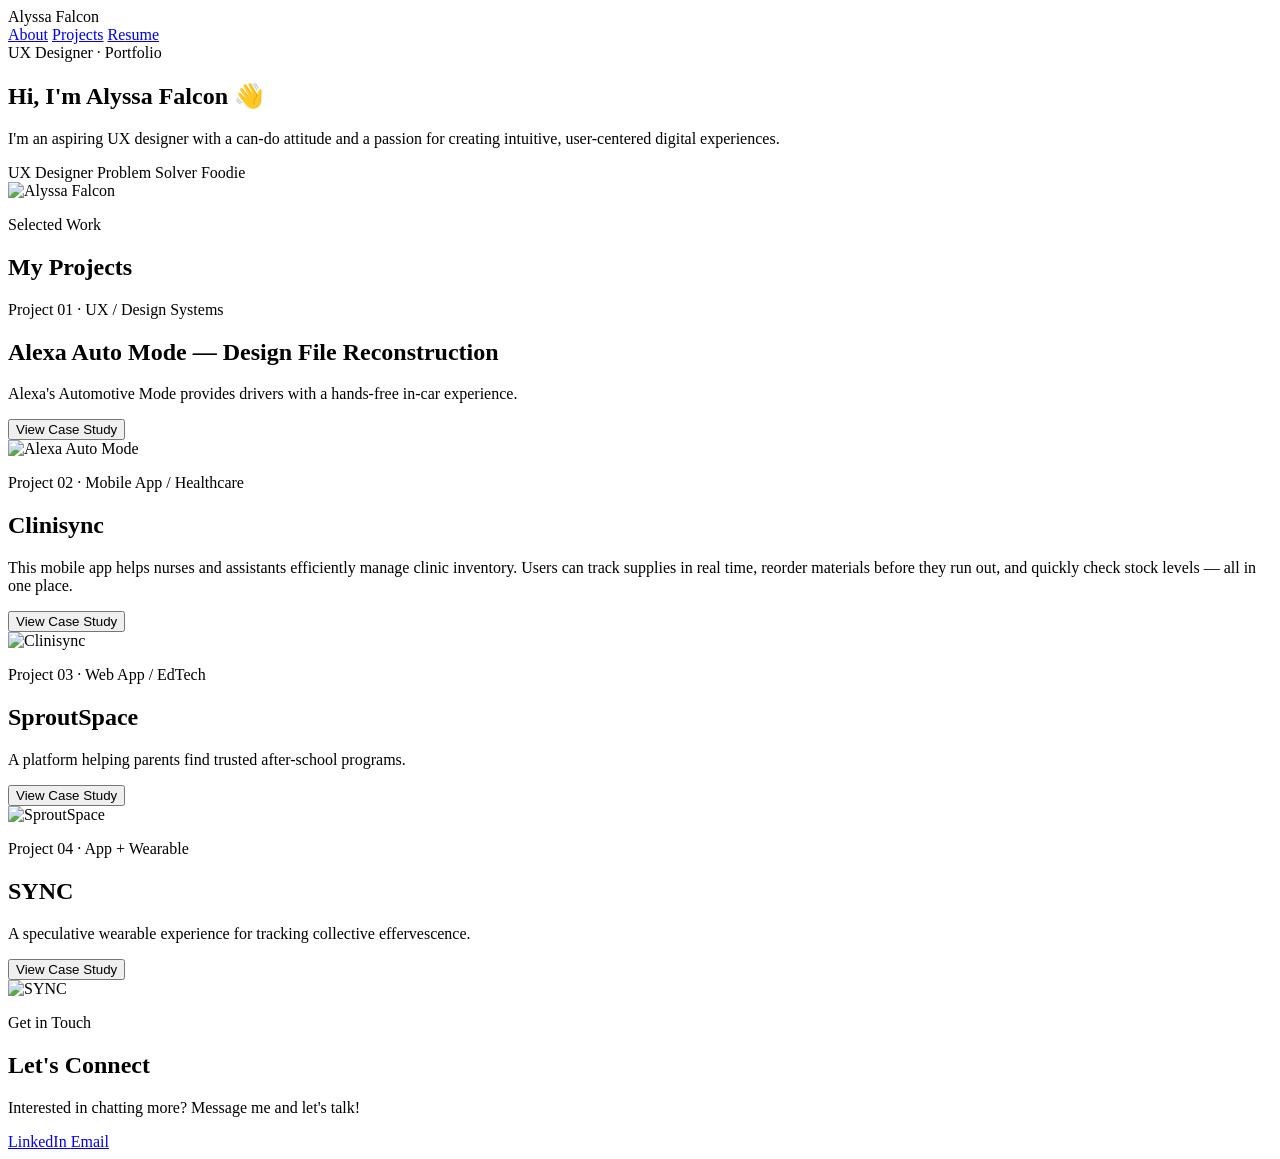
==== index.html @ 6e13b936 "Fix" ====
<!DOCTYPE html>
<html lang="en">

<head>
  <meta charset="UTF-8" />
  <meta name="viewport" content="width=device-width, initial-scale=1.0"/>

  <title>Alyssa Falcon — UX Designer</title>

  <!-- Google Fonts -->
  <link
    href="https://fonts.googleapis.com/css2?family=Fraunces:ital,opsz,wght@0,9..144,300;0,9..144,700;0,9..144,900;1,9..144,700&family=Plus+Jakarta+Sans:wght@400;500;600&display=swap"
    rel="stylesheet"
  />

  <!-- Main CSS -->
  <link rel="stylesheet" href="styles.css" />
</head>

<body>

  <!-- CUSTOM CURSOR -->
  <div id="cursor"></div>

  <!-- NAVIGATION -->
  <nav>
    <span class="nav-logo">
      Alyssa <span>Falcon</span>
    </span>

    <div class="nav-links">
      <a href="AboutMe.html">About</a>
      <a href="#projects">Projects</a>
      <a href="Alyssa_Falcon_UX_Resume_copy.pdf" target="_blank">Resume</a>
    </div>
  </nav>

  <!-- HERO -->
  <section class="hero" id="about">

    <div class="hero-text">
      <span class="hero-eyebrow">UX Designer · Portfolio</span>

      <h1>
        Hi, I'm <span class="name">Alyssa Falcon</span> 👋
      </h1>

      <p class="hero-desc">
        I'm an aspiring UX designer with a can-do attitude and a passion for
        creating intuitive, user-centered digital experiences.
      </p>

      <div class="tags">
        <span class="tag">UX Designer</span>
        <span class="tag">Problem Solver</span>
        <span class="tag">Foodie</span>
      </div>
    </div>

    <div class="hero-photo">
      <img src="images/Headshot.jpg" alt="Alyssa Falcon" />
    </div>

  </section>

  <div class="section-divider"></div>

  <!-- PROJECTS -->
  <section class="projects-section" id="projects">

    <p class="section-eyebrow">Selected Work</p>
    <h2 class="section-title">My Projects</h2>

    <!-- ALEXA -->
    <div class="project-card" data-animate>

      <div class="project-info">
        <p class="project-num">
          Project 01 · UX / Design Systems
        </p>

        <h2>Alexa Auto Mode — Design File Reconstruction</h2>

        <p>
          Alexa's Automotive Mode provides drivers with a hands-free in-car experience.
        </p>

        <a href="alexa.html" class="btn-link">
          <button class="btn">View Case Study</button>
        </a>
      </div>

      <div class="project-image">
        <img
          src="images/AutoMode_Mock.png"
          alt="Alexa Auto Mode"
        />
      </div>

    </div>

    <!-- CLINISYNC -->
    <div class="project-card" data-animate>

      <div class="project-info">
        <p class="project-num">
          Project 02 · Mobile App / Healthcare
        </p>

        <h2>Clinisync</h2>

        <p>
          This mobile app helps nurses and assistants efficiently manage clinic inventory.
          Users can track supplies in real time, reorder materials before they run out,
          and quickly check stock levels — all in one place.
        </p>

        <a href="clinisync.html" class="btn-link">
          <button class="btn">View Case Study</button>
        </a>
      </div>

      <div class="project-image">
        <img
          src="images/Clinicsync_Mock.png"
          alt="Clinisync"
        />
      </div>

    </div>

    <!-- SPROUTSPACE -->
    <div class="project-card" data-animate>

      <div class="project-info">
        <p class="project-num">
          Project 03 · Web App / EdTech
        </p>

        <h2>SproutSpace</h2>

        <p>
          A platform helping parents find trusted after-school programs.
        </p>

        <a href="sproutspace.html" class="btn-link">
          <button class="btn">View Case Study</button>
        </a>
      </div>

      <div class="project-image">
        <img
          src="images/SproutSpace_Mock.png"
          alt="SproutSpace"
        />
      </div>

    </div>

    <!-- SYNC -->
    <div class="project-card" data-animate>

      <div class="project-info">
        <p class="project-num">
          Project 04 · App + Wearable
        </p>

        <h2>SYNC</h2>

        <p>
          A speculative wearable experience for tracking collective effervescence.
        </p>

        <a href="sync.html" class="btn-link">
          <button class="btn">View Case Study</button>
        </a>
      </div>

      <div class="project-image">
        <img
          src="images/SYNC_Mock.png"
          alt="SYNC"
        />
      </div>

    </div>

  </section>

  <!-- CONNECT -->
  <section class="connect-section">

    <p class="connect-eyebrow">Get in Touch</p>

    <h2>Let's Connect</h2>

    <p>
      Interested in chatting more? Message me and let's talk!
    </p>

    <div class="connect-links">
      <a
        href="https://www.linkedin.com/in/alyssa-falcon-1112b1224/"
        target="_blank"
        class="primary"
      >
        LinkedIn
      </a>

      <a
        href="mailto:adfalcon62@gmail.com"
        class="secondary"
      >
        Email
      </a>
    </div>

  </section>

  <!-- JAVASCRIPT -->
  <script src="script.js"></script>

</body>
</html>
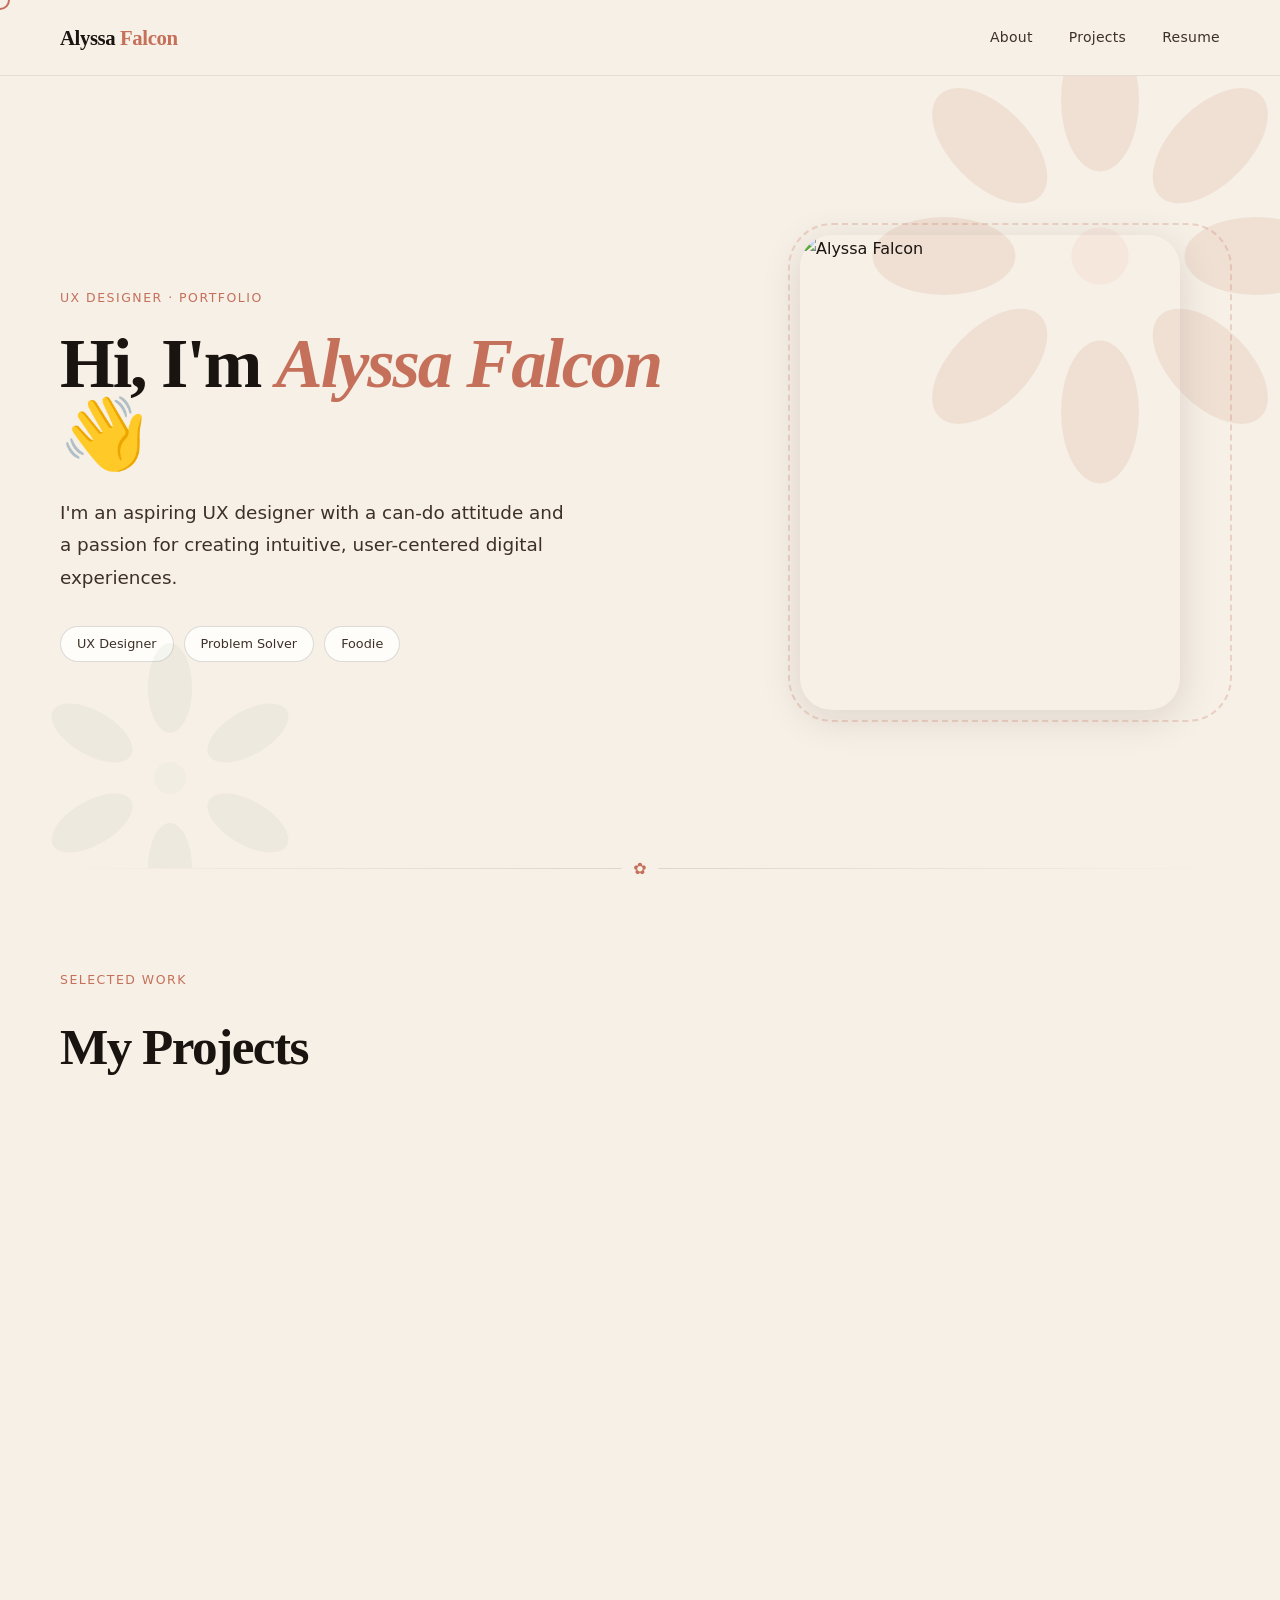
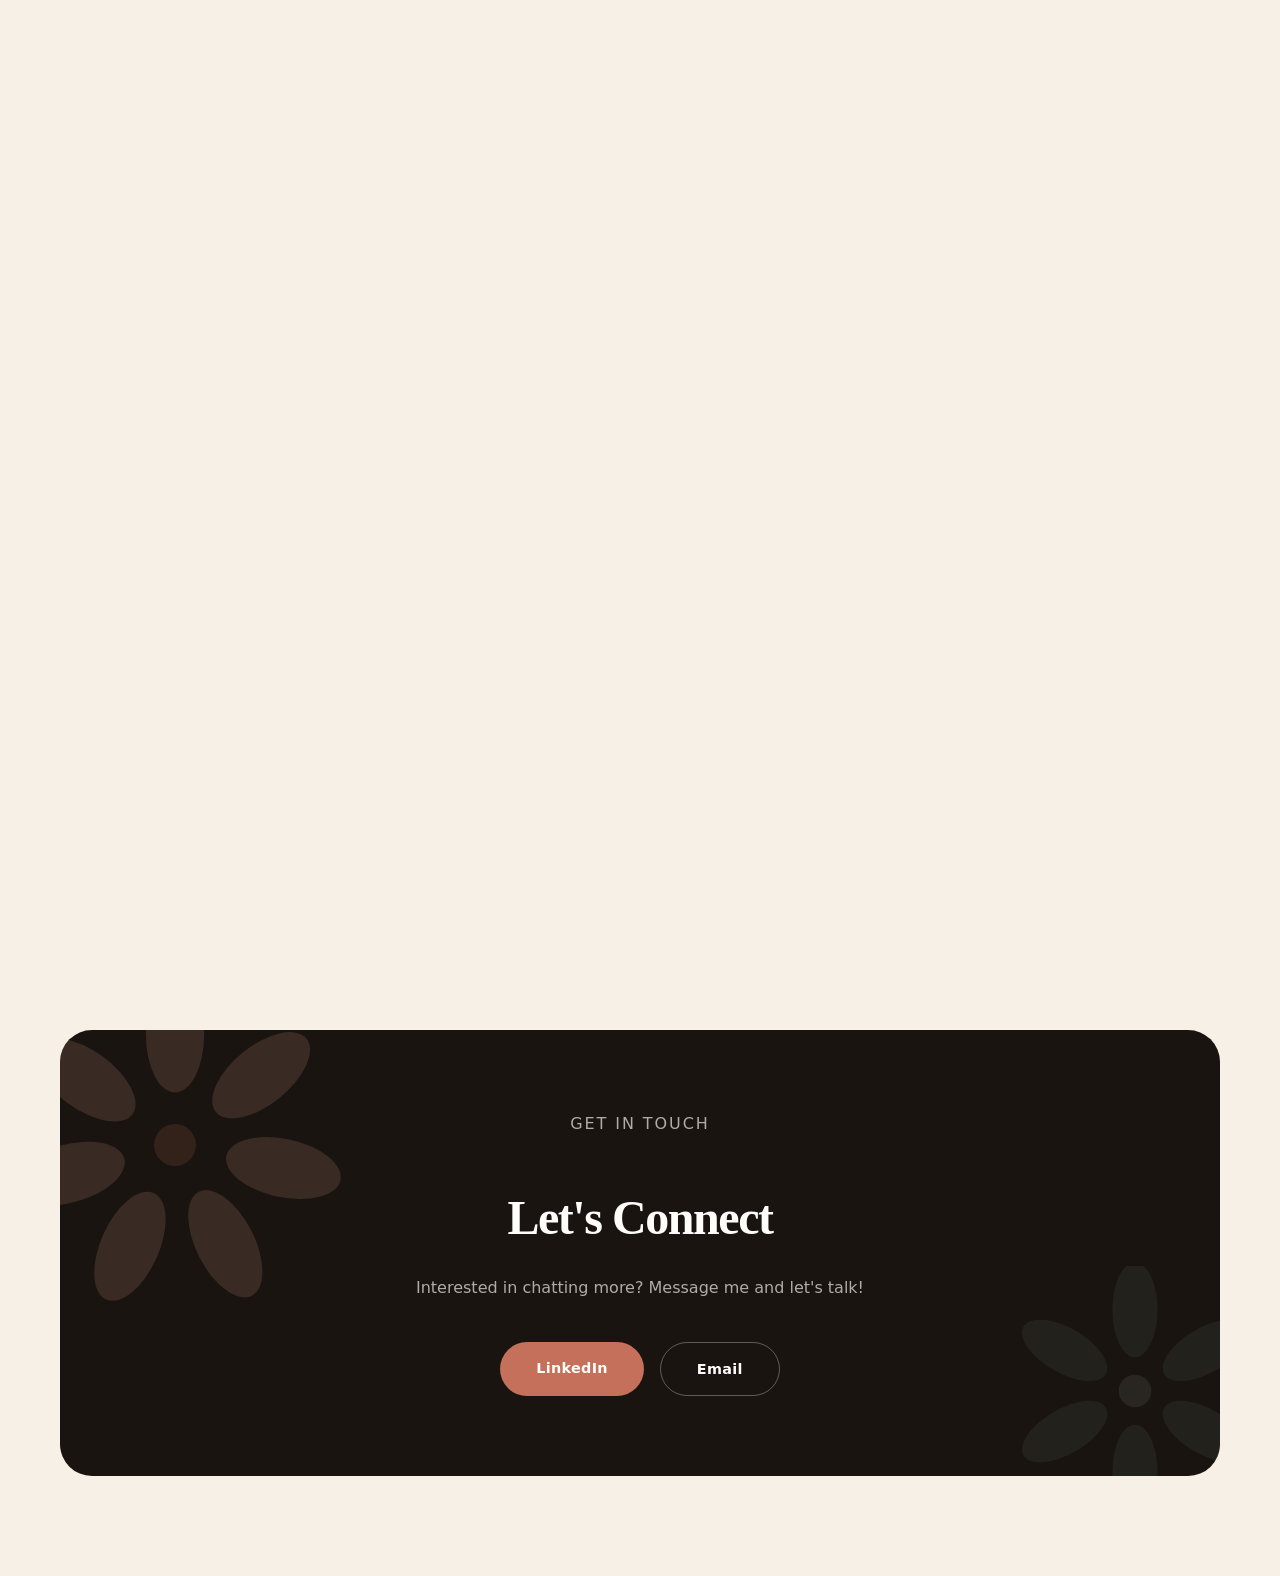
==== commit e7b984bd: "Fix 2" ====
--- a/index.html
+++ b/index.html
@@ -14,7 +14,7 @@
   />
 
   <!-- Main CSS -->
-  <link rel="stylesheet" href="styles.css" />
+  <link rel="stylesheet" href="Styles.css" />
 </head>
 
 <body>
--- a/Styles.css
+++ b/Styles.css
@@ -0,0 +1,913 @@
+/* ============================================================
+   ALYSSA FALCON — Portfolio CSS
+   Aesthetic: Editorial Botanical — warm cream, ink black,
+   dusty rose accents, hand-drawn floral SVG details,
+   Fraunces serif display + DM Sans body
+   ============================================================ */
+
+/* ── GOOGLE FONTS ─────────────────────────────────────────── */
+@import url('https://fonts.googleapis.com/css2?family=Fraunces:ital,opsz,wght@0,9..144,300;0,9..144,600;0,9..144,900;1,9..144,400;1,9..144,700&family=DM+Sans:ital,opsz,wght@0,9..40,300;0,9..40,400;0,9..40,500;1,9..40,300&display=swap');
+
+/* ── TOKENS ───────────────────────────────────────────────── */
+:root {
+  --cream:      #f7f0e6;
+  --cream-dark: #ede4d6;
+  --ink:        #1a1410;
+  --ink-soft:   #3d3028;
+  --rose:       #c4705a;
+  --rose-light: #e8a898;
+  --sage:       #7a9e7e;
+  --sage-light: #b4cdb6;
+  --white:      #fffdf9;
+  --pink:       #e8a898;
+
+  --ff-display: 'Fraunces', Georgia, serif;
+  --ff-body:    'DM Sans', system-ui, sans-serif;
+
+  --radius-sm:  8px;
+  --radius-md:  16px;
+  --radius-lg:  32px;
+  --radius-xl:  48px;
+
+  --shadow-soft: 0 4px 24px rgba(26,20,16,0.08);
+  --shadow-card: 0 8px 40px rgba(26,20,16,0.12);
+}
+
+/* ── RESET ────────────────────────────────────────────────── */
+*, *::before, *::after { box-sizing: border-box; margin: 0; padding: 0; }
+
+html { scroll-behavior: smooth; }
+
+body {
+  background-color: var(--cream);
+  color: var(--ink);
+  font-family: var(--ff-body);
+  font-size: 16px;
+  line-height: 1.7;
+  overflow-x: hidden;
+}
+
+img { display: block; max-width: 100%; height: auto; }
+a { color: inherit; text-decoration: none; }
+ul { list-style: none; }
+
+/* ── CUSTOM CURSOR ────────────────────────────────────────── */
+#cursor {
+  width: 20px; height: 20px;
+  border: 2px solid var(--rose);
+  border-radius: 50%;
+  position: fixed;
+  pointer-events: none;
+  z-index: 9999;
+  transform: translate(-50%, -50%);
+  transition: transform 0.1s ease, width 0.2s ease, height 0.2s ease, background 0.2s ease;
+}
+
+/* ── FLORAL SVG HELPERS ───────────────────────────────────── */
+/* Inline SVG flowers injected via ::before/::after pseudo-elements */
+
+/* ── NAVIGATION (Homepage) ────────────────────────────────── */
+nav {
+  position: sticky;
+  top: 0;
+  z-index: 100;
+  display: flex;
+  align-items: center;
+  justify-content: space-between;
+  padding: 20px 60px;
+  background: var(--cream);
+  border-bottom: 1px solid rgba(26,20,16,0.08);
+  backdrop-filter: blur(12px);
+}
+
+.nav-logo {
+  font-family: var(--ff-display);
+  font-size: 1.3rem;
+  font-weight: 900;
+  letter-spacing: -0.02em;
+  color: var(--ink);
+}
+.nav-logo span { color: var(--rose); }
+
+.nav-links {
+  display: flex;
+  gap: 36px;
+  align-items: center;
+}
+.nav-links a {
+  font-size: 0.875rem;
+  font-weight: 500;
+  color: var(--ink-soft);
+  letter-spacing: 0.02em;
+  transition: color 0.2s;
+  position: relative;
+}
+.nav-links a::after {
+  content: '';
+  position: absolute;
+  bottom: -3px; left: 0;
+  width: 0; height: 1.5px;
+  background: var(--rose);
+  transition: width 0.3s ease;
+}
+.nav-links a:hover { color: var(--rose); }
+.nav-links a:hover::after { width: 100%; }
+
+/* ── CASE STUDY NAV ───────────────────────────────────────── */
+.case-nav {
+  position: sticky;
+  top: 0;
+  z-index: 100;
+  display: flex;
+  align-items: center;
+  justify-content: space-between;
+  padding: 18px 60px;
+  background: var(--cream);
+  border-bottom: 1px solid rgba(26,20,16,0.08);
+}
+
+.back-btn {
+  display: inline-flex;
+  align-items: center;
+  gap: 8px;
+  font-size: 0.85rem;
+  font-weight: 500;
+  color: var(--ink-soft);
+  padding: 8px 18px;
+  border: 1.5px solid rgba(26,20,16,0.2);
+  border-radius: var(--radius-xl);
+  transition: all 0.25s ease;
+}
+.back-btn::before { content: '←'; }
+.back-btn:hover {
+  background: var(--ink);
+  color: var(--cream);
+  border-color: var(--ink);
+}
+
+.case-nav-links {
+  display: flex;
+  gap: 28px;
+}
+.case-nav-links a {
+  font-size: 0.85rem;
+  font-weight: 500;
+  color: var(--ink-soft);
+  transition: color 0.2s;
+}
+.case-nav-links a:hover { color: var(--rose); }
+
+/* ── HERO ─────────────────────────────────────────────────── */
+.hero {
+  min-height: 88vh;
+  display: grid;
+  grid-template-columns: 1fr 420px;
+  align-items: center;
+  gap: 60px;
+  padding: 80px 60px 80px;
+  position: relative;
+  overflow: hidden;
+}
+
+/* Floral background decoration */
+.hero::before {
+  content: '';
+  position: absolute;
+  top: -80px; right: -80px;
+  width: 520px; height: 520px;
+  background-image: url("data:image/svg+xml,%3Csvg xmlns='http://www.w3.org/2000/svg' viewBox='0 0 400 400'%3E%3Cg opacity='0.12' fill='%23c4705a'%3E%3Cellipse cx='200' cy='80' rx='30' ry='55' transform='rotate(0 200 200)'/%3E%3Cellipse cx='200' cy='80' rx='30' ry='55' transform='rotate(45 200 200)'/%3E%3Cellipse cx='200' cy='80' rx='30' ry='55' transform='rotate(90 200 200)'/%3E%3Cellipse cx='200' cy='80' rx='30' ry='55' transform='rotate(135 200 200)'/%3E%3Cellipse cx='200' cy='80' rx='30' ry='55' transform='rotate(180 200 200)'/%3E%3Cellipse cx='200' cy='80' rx='30' ry='55' transform='rotate(225 200 200)'/%3E%3Cellipse cx='200' cy='80' rx='30' ry='55' transform='rotate(270 200 200)'/%3E%3Cellipse cx='200' cy='80' rx='30' ry='55' transform='rotate(315 200 200)'/%3E%3Ccircle cx='200' cy='200' r='22' fill='%23e8a898'/%3E%3C/g%3E%3C/svg%3E");
+  background-repeat: no-repeat;
+  background-size: contain;
+  pointer-events: none;
+}
+
+.hero::after {
+  content: '';
+  position: absolute;
+  bottom: -60px; left: 20px;
+  width: 300px; height: 300px;
+  background-image: url("data:image/svg+xml,%3Csvg xmlns='http://www.w3.org/2000/svg' viewBox='0 0 300 300'%3E%3Cg opacity='0.08' fill='%237a9e7e'%3E%3Cellipse cx='150' cy='60' rx='22' ry='45' transform='rotate(0 150 150)'/%3E%3Cellipse cx='150' cy='60' rx='22' ry='45' transform='rotate(60 150 150)'/%3E%3Cellipse cx='150' cy='60' rx='22' ry='45' transform='rotate(120 150 150)'/%3E%3Cellipse cx='150' cy='60' rx='22' ry='45' transform='rotate(180 150 150)'/%3E%3Cellipse cx='150' cy='60' rx='22' ry='45' transform='rotate(240 150 150)'/%3E%3Cellipse cx='150' cy='60' rx='22' ry='45' transform='rotate(300 150 150)'/%3E%3Ccircle cx='150' cy='150' r='16' fill='%23b4cdb6'/%3E%3C/g%3E%3C/svg%3E");
+  background-repeat: no-repeat;
+  background-size: contain;
+  pointer-events: none;
+}
+
+.hero-eyebrow {
+  display: inline-block;
+  font-size: 0.78rem;
+  font-weight: 500;
+  letter-spacing: 0.12em;
+  text-transform: uppercase;
+  color: var(--rose);
+  margin-bottom: 20px;
+}
+
+.hero-text h1 {
+  font-family: var(--ff-display);
+  font-size: clamp(3rem, 5.5vw, 5.5rem);
+  font-weight: 900;
+  line-height: 1.0;
+  letter-spacing: -0.03em;
+  color: var(--ink);
+  margin-bottom: 28px;
+}
+
+.name { color: var(--rose); font-style: italic; }
+
+.hero-desc {
+  font-size: 1.15rem;
+  color: var(--ink-soft);
+  max-width: 520px;
+  line-height: 1.75;
+  margin-bottom: 32px;
+}
+
+.tags {
+  display: flex;
+  flex-wrap: wrap;
+  gap: 10px;
+}
+.tag {
+  font-size: 0.8rem;
+  font-weight: 500;
+  padding: 6px 16px;
+  border-radius: var(--radius-xl);
+  border: 1.5px solid rgba(26,20,16,0.15);
+  color: var(--ink-soft);
+  background: var(--white);
+}
+
+.hero-photo {
+  position: relative;
+}
+.hero-photo img {
+  width: 100%;
+  max-width: 380px;
+  aspect-ratio: 4/5;
+  object-fit: cover;
+  border-radius: var(--radius-lg);
+  box-shadow: var(--shadow-card);
+}
+.hero-photo::before {
+  content: '';
+  position: absolute;
+  inset: -12px;
+  border: 2px dashed rgba(196,112,90,0.25);
+  border-radius: calc(var(--radius-lg) + 12px);
+  pointer-events: none;
+}
+
+/* ── SECTION DIVIDER ──────────────────────────────────────── */
+.section-divider {
+  height: 1px;
+  margin: 0 60px;
+  background: linear-gradient(to right, transparent, rgba(26,20,16,0.12), transparent);
+  position: relative;
+}
+.section-divider::after {
+  content: '✿';
+  position: absolute;
+  left: 50%;
+  top: 50%;
+  transform: translate(-50%, -50%);
+  font-size: 1rem;
+  color: var(--rose);
+  background: var(--cream);
+  padding: 0 12px;
+}
+
+/* ── PROJECTS SECTION ─────────────────────────────────────── */
+.projects-section {
+  padding: 100px 60px;
+  position: relative;
+}
+
+.section-eyebrow {
+  font-size: 0.78rem;
+  font-weight: 500;
+  letter-spacing: 0.12em;
+  text-transform: uppercase;
+  color: var(--rose);
+  margin-bottom: 12px;
+}
+
+.section-title {
+  font-family: var(--ff-display);
+  font-size: clamp(2.2rem, 4vw, 3.5rem);
+  font-weight: 900;
+  letter-spacing: -0.03em;
+  color: var(--ink);
+  margin-bottom: 72px;
+}
+
+/* Project cards */
+.project-card {
+  display: grid;
+  grid-template-columns: 1fr 1fr;
+  gap: 32px;
+  align-items: center;
+  padding: 32px 36px;
+  margin-bottom: 16px;
+  background: var(--white);
+  border-radius: var(--radius-md);
+  border: 1px solid rgba(26,20,16,0.07);
+  box-shadow: var(--shadow-soft);
+  transition: box-shadow 0.3s ease, transform 0.3s ease;
+  position: relative;
+  overflow: hidden;
+}
+.project-card::before {
+  content: '';
+  position: absolute;
+  top: -40px; right: -40px;
+  width: 200px; height: 200px;
+  background-image: url("data:image/svg+xml,%3Csvg xmlns='http://www.w3.org/2000/svg' viewBox='0 0 200 200'%3E%3Cg opacity='0.06' fill='%23c4705a'%3E%3Cellipse cx='100' cy='40' rx='18' ry='35' transform='rotate(0 100 100)'/%3E%3Cellipse cx='100' cy='40' rx='18' ry='35' transform='rotate(72 100 100)'/%3E%3Cellipse cx='100' cy='40' rx='18' ry='35' transform='rotate(144 100 100)'/%3E%3Cellipse cx='100' cy='40' rx='18' ry='35' transform='rotate(216 100 100)'/%3E%3Cellipse cx='100' cy='40' rx='18' ry='35' transform='rotate(288 100 100)'/%3E%3Ccircle cx='100' cy='100' r='12' fill='%23e8a898'/%3E%3C/g%3E%3C/svg%3E");
+  background-repeat: no-repeat;
+  background-size: contain;
+  pointer-events: none;
+}
+
+.project-card:nth-child(even) { direction: rtl; }
+.project-card:nth-child(even) > * { direction: ltr; }
+
+.project-card:hover {
+  box-shadow: var(--shadow-card);
+  transform: translateY(-4px);
+}
+
+.project-num {
+  font-size: 0.75rem;
+  font-weight: 500;
+  letter-spacing: 0.1em;
+  text-transform: uppercase;
+  color: var(--rose);
+  margin-bottom: 14px;
+}
+
+.project-info h2 {
+  font-family: var(--ff-display);
+  font-size: clamp(1.3rem, 2vw, 1.7rem);
+  font-weight: 900;
+  letter-spacing: -0.02em;
+  line-height: 1.15;
+  color: var(--ink);
+  margin-bottom: 12px;
+}
+
+.project-info p {
+  font-size: 0.9rem;
+  color: var(--ink-soft);
+  line-height: 1.7;
+  margin-bottom: 20px;
+  max-width: 400px;
+}
+
+.project-image {
+  overflow: hidden;
+  border-radius: var(--radius-sm);
+  height: 260px;
+  display: flex;
+  align-items: center;
+  justify-content: center;
+}
+
+.project-image img {
+  width: 100%;
+  height: 100%;
+  object-fit: contain;
+  border-radius: var(--radius-sm);
+  transition: transform 0.4s ease;
+}
+.project-card:hover .project-image img {
+  transform: scale(1.04);
+}
+
+/* ── CONNECT SECTION ──────────────────────────────────────── */
+.connect-section {
+  margin: 0 60px 100px;
+  padding: 80px;
+  background: var(--ink);
+  border-radius: var(--radius-lg);
+  text-align: center;
+  position: relative;
+  overflow: hidden;
+}
+.connect-section::before {
+  content: '';
+  position: absolute;
+  top: -60px; left: -60px;
+  width: 350px; height: 350px;
+  background-image: url("data:image/svg+xml,%3Csvg xmlns='http://www.w3.org/2000/svg' viewBox='0 0 300 300'%3E%3Cg opacity='0.15' fill='%23e8a898'%3E%3Cellipse cx='150' cy='55' rx='25' ry='50' transform='rotate(0 150 150)'/%3E%3Cellipse cx='150' cy='55' rx='25' ry='50' transform='rotate(51 150 150)'/%3E%3Cellipse cx='150' cy='55' rx='25' ry='50' transform='rotate(102 150 150)'/%3E%3Cellipse cx='150' cy='55' rx='25' ry='50' transform='rotate(153 150 150)'/%3E%3Cellipse cx='150' cy='55' rx='25' ry='50' transform='rotate(204 150 150)'/%3E%3Cellipse cx='150' cy='55' rx='25' ry='50' transform='rotate(255 150 150)'/%3E%3Cellipse cx='150' cy='55' rx='25' ry='50' transform='rotate(306 150 150)'/%3E%3Ccircle cx='150' cy='150' r='18' fill='%23c4705a'/%3E%3C/g%3E%3C/svg%3E");
+  background-repeat: no-repeat;
+  background-size: contain;
+  pointer-events: none;
+}
+.connect-section::after {
+  content: '';
+  position: absolute;
+  bottom: -40px; right: -40px;
+  width: 250px; height: 250px;
+  background-image: url("data:image/svg+xml,%3Csvg xmlns='http://www.w3.org/2000/svg' viewBox='0 0 200 200'%3E%3Cg opacity='0.1' fill='%237a9e7e'%3E%3Cellipse cx='100' cy='35' rx='18' ry='38' transform='rotate(0 100 100)'/%3E%3Cellipse cx='100' cy='35' rx='18' ry='38' transform='rotate(60 100 100)'/%3E%3Cellipse cx='100' cy='35' rx='18' ry='38' transform='rotate(120 100 100)'/%3E%3Cellipse cx='100' cy='35' rx='18' ry='38' transform='rotate(180 100 100)'/%3E%3Cellipse cx='100' cy='35' rx='18' ry='38' transform='rotate(240 100 100)'/%3E%3Cellipse cx='100' cy='35' rx='18' ry='38' transform='rotate(300 100 100)'/%3E%3Ccircle cx='100' cy='100' r='13' fill='%23b4cdb6'/%3E%3C/g%3E%3C/svg%3E");
+  background-repeat: no-repeat;
+  background-size: contain;
+  pointer-events: none;
+}
+
+.connect-eyebrow {
+  font-size: 0.78rem;
+  font-weight: 500;
+  letter-spacing: 0.12em;
+  text-transform: uppercase;
+  color: var(--rose-light);
+  margin-bottom: 16px;
+}
+
+.connect-section h2 {
+  font-family: var(--ff-display);
+  font-size: clamp(2rem, 4vw, 3rem);
+  font-weight: 900;
+  letter-spacing: -0.03em;
+  color: var(--white);
+  margin-bottom: 16px;
+}
+.connect-section p {
+  font-size: 1rem;
+  color: rgba(255,253,249,0.65);
+  margin-bottom: 40px;
+}
+
+.connect-links {
+  display: flex;
+  gap: 16px;
+  justify-content: center;
+  flex-wrap: wrap;
+}
+.connect-links a {
+  padding: 14px 36px;
+  border-radius: var(--radius-xl);
+  font-size: 0.9rem;
+  font-weight: 600;
+  letter-spacing: 0.02em;
+  transition: all 0.25s ease;
+}
+.connect-links .primary {
+  background: var(--rose);
+  color: var(--white);
+}
+.connect-links .primary:hover { background: var(--rose-light); }
+.connect-links .secondary {
+  border: 1.5px solid rgba(255,253,249,0.3);
+  color: var(--white);
+}
+.connect-links .secondary:hover {
+  background: rgba(255,253,249,0.1);
+}
+
+/* ── BUTTONS ──────────────────────────────────────────────── */
+.btn {
+  display: inline-flex;
+  align-items: center;
+  gap: 8px;
+  padding: 13px 28px;
+  background: var(--ink);
+  color: var(--white);
+  border: none;
+  border-radius: var(--radius-xl);
+  font-family: var(--ff-body);
+  font-size: 0.875rem;
+  font-weight: 600;
+  letter-spacing: 0.02em;
+  cursor: pointer;
+  transition: all 0.25s ease;
+}
+.btn:hover {
+  background: var(--rose);
+  transform: translateY(-2px);
+  box-shadow: 0 8px 24px rgba(196,112,90,0.3);
+}
+.btn-link { text-decoration: none; }
+
+/* ── ABOUT PAGE ───────────────────────────────────────────── */
+.about-page {
+  min-height: calc(100vh - 70px);
+  display: flex;
+  align-items: center;
+  padding: 80px 60px;
+  position: relative;
+  overflow: hidden;
+}
+.about-page::before {
+  content: '';
+  position: absolute;
+  top: 0; right: 0;
+  width: 600px; height: 600px;
+  background-image: url("data:image/svg+xml,%3Csvg xmlns='http://www.w3.org/2000/svg' viewBox='0 0 500 500'%3E%3Cg opacity='0.07' fill='%23c4705a'%3E%3Cellipse cx='250' cy='80' rx='35' ry='70' transform='rotate(0 250 250)'/%3E%3Cellipse cx='250' cy='80' rx='35' ry='70' transform='rotate(45 250 250)'/%3E%3Cellipse cx='250' cy='80' rx='35' ry='70' transform='rotate(90 250 250)'/%3E%3Cellipse cx='250' cy='80' rx='35' ry='70' transform='rotate(135 250 250)'/%3E%3Cellipse cx='250' cy='80' rx='35' ry='70' transform='rotate(180 250 250)'/%3E%3Cellipse cx='250' cy='80' rx='35' ry='70' transform='rotate(225 250 250)'/%3E%3Cellipse cx='250' cy='80' rx='35' ry='70' transform='rotate(270 250 250)'/%3E%3Cellipse cx='250' cy='80' rx='35' ry='70' transform='rotate(315 250 250)'/%3E%3Ccircle cx='250' cy='250' r='28' fill='%23e8a898'/%3E%3C/g%3E%3C/svg%3E");
+  background-repeat: no-repeat;
+  background-size: contain;
+  pointer-events: none;
+}
+
+.about-hero {
+  display: grid;
+  grid-template-columns: 340px 1fr;
+  gap: 80px;
+  align-items: start;
+  max-width: 1100px;
+  width: 100%;
+}
+
+.about-image-wrapper {
+  position: relative;
+}
+.about-image {
+  width: 100%;
+  aspect-ratio: 3/4;
+  object-fit: cover;
+  border-radius: var(--radius-lg);
+  box-shadow: var(--shadow-card);
+}
+.about-image-wrapper::after {
+  content: '';
+  position: absolute;
+  inset: -10px;
+  border: 2px dashed rgba(196,112,90,0.3);
+  border-radius: calc(var(--radius-lg) + 10px);
+  pointer-events: none;
+}
+
+.status-badge {
+  position: absolute;
+  bottom: -16px;
+  left: 50%;
+  transform: translateX(-50%);
+  background: var(--ink);
+  color: var(--white);
+  font-size: 0.8rem;
+  font-weight: 600;
+  padding: 10px 22px;
+  border-radius: var(--radius-xl);
+  white-space: nowrap;
+  box-shadow: var(--shadow-soft);
+}
+
+.about-title {
+  font-family: var(--ff-display);
+  font-size: clamp(2.5rem, 4vw, 3.8rem);
+  font-weight: 900;
+  letter-spacing: -0.03em;
+  line-height: 1.1;
+  margin-bottom: 28px;
+  color: var(--ink);
+}
+.about-title span { color: var(--rose); font-style: italic; }
+
+.about-text {
+  font-size: 1rem;
+  color: var(--ink-soft);
+  line-height: 1.8;
+  margin-bottom: 16px;
+  max-width: 560px;
+}
+
+.skills-row {
+  display: flex;
+  flex-wrap: wrap;
+  gap: 10px;
+  margin-top: 28px;
+}
+.skills-row span {
+  font-size: 0.8rem;
+  font-weight: 600;
+  padding: 8px 18px;
+  border-radius: var(--radius-xl);
+  background: var(--cream-dark);
+  color: var(--ink);
+  border: 1px solid rgba(26,20,16,0.1);
+}
+
+/* ── CASE STUDY LAYOUT ────────────────────────────────────── */
+.case-study-content {
+  max-width: 860px;
+  margin: 0 auto;
+  padding: 60px 40px 120px;
+}
+
+.case-meta {
+  display: flex;
+  gap: 48px;
+  flex-wrap: wrap;
+  padding: 28px 32px;
+  background: var(--white);
+  border-radius: var(--radius-md);
+  border: 1px solid rgba(26,20,16,0.08);
+  margin-bottom: 48px;
+  box-shadow: var(--shadow-soft);
+}
+
+.meta-label {
+  font-size: 0.7rem;
+  font-weight: 600;
+  letter-spacing: 0.1em;
+  text-transform: uppercase;
+  color: var(--rose);
+  margin-bottom: 6px;
+}
+.meta-value {
+  font-size: 0.95rem;
+  font-weight: 600;
+  color: var(--ink);
+}
+.meta-skills {
+  font-size: 0.88rem;
+  color: var(--ink-soft);
+  line-height: 1.6;
+}
+
+/* Hero title */
+.case-hero-title {
+  font-family: var(--ff-display);
+  font-size: clamp(3.5rem, 7vw, 6rem);
+  font-weight: 900;
+  letter-spacing: -0.04em;
+  line-height: 1.0;
+  color: var(--ink);
+  margin-bottom: 24px;
+  position: relative;
+}
+.case-hero-title::after {
+  content: '✿';
+  font-size: 1.5rem;
+  color: var(--rose);
+  margin-left: 16px;
+  vertical-align: middle;
+  opacity: 0.6;
+}
+
+.case-intro {
+  font-size: 1.2rem;
+  color: var(--ink-soft);
+  line-height: 1.8;
+  margin-bottom: 64px;
+  padding-bottom: 48px;
+  border-bottom: 1px solid rgba(26,20,16,0.1);
+  font-style: italic;
+  font-family: var(--ff-display);
+  font-weight: 300;
+}
+
+/* Case sections */
+.case-section {
+  margin-bottom: 72px;
+  position: relative;
+}
+
+.case-section h2 {
+  font-family: var(--ff-display);
+  font-size: 2rem;
+  font-weight: 900;
+  letter-spacing: -0.03em;
+  color: var(--ink);
+  margin-bottom: 32px;
+  padding-bottom: 14px;
+  border-bottom: 2px solid var(--cream-dark);
+  position: relative;
+}
+.case-section h2::after {
+  content: '';
+  position: absolute;
+  bottom: -2px; left: 0;
+  width: 48px; height: 2px;
+  background: var(--rose);
+}
+
+.case-section h3 {
+  font-size: 0.72rem;
+  font-weight: 600;
+  letter-spacing: 0.14em;
+  text-transform: uppercase;
+  color: var(--rose);
+  margin-bottom: 12px;
+  margin-top: 36px;
+}
+.case-section h3:first-child { margin-top: 0; }
+
+.case-section p {
+  font-size: 0.975rem;
+  color: var(--ink-soft);
+  line-height: 1.8;
+  margin-bottom: 16px;
+}
+
+/* Key findings list */
+.key-findings {
+  padding: 24px 28px;
+  background: var(--white);
+  border-radius: var(--radius-md);
+  border-left: 3px solid var(--rose);
+  margin: 20px 0;
+  box-shadow: var(--shadow-soft);
+}
+.key-findings li {
+  font-size: 0.95rem;
+  color: var(--ink-soft);
+  line-height: 1.7;
+  padding: 8px 0;
+  padding-left: 20px;
+  position: relative;
+  border-bottom: 1px solid rgba(26,20,16,0.06);
+}
+.key-findings li:last-child { border-bottom: none; }
+.key-findings li::before {
+  content: '✿';
+  position: absolute;
+  left: 0;
+  font-size: 0.65rem;
+  color: var(--rose);
+  top: 11px;
+}
+
+/* Callout / problem statement */
+.callout {
+  padding: 28px 32px;
+  background: var(--ink);
+  color: var(--white);
+  border-radius: var(--radius-md);
+  font-family: var(--ff-display);
+  font-size: 1.1rem;
+  font-style: italic;
+  font-weight: 300;
+  line-height: 1.7;
+  margin: 20px 0;
+  position: relative;
+  overflow: hidden;
+}
+.callout::before {
+  content: '"';
+  position: absolute;
+  top: -20px; left: 16px;
+  font-family: var(--ff-display);
+  font-size: 8rem;
+  font-weight: 900;
+  color: rgba(232,168,152,0.15);
+  line-height: 1;
+  pointer-events: none;
+}
+
+/* Design goals grid */
+.design-goals-grid {
+  display: grid;
+  grid-template-columns: repeat(3, 1fr);
+  gap: 16px;
+  margin: 20px 0;
+}
+.goal-card {
+  padding: 24px;
+  background: var(--white);
+  border-radius: var(--radius-md);
+  border: 1px solid rgba(26,20,16,0.08);
+  box-shadow: var(--shadow-soft);
+  transition: transform 0.2s, box-shadow 0.2s;
+}
+.goal-card:hover {
+  transform: translateY(-3px);
+  box-shadow: var(--shadow-card);
+}
+.goal-card h4 {
+  font-family: var(--ff-display);
+  font-size: 1rem;
+  font-weight: 700;
+  color: var(--rose);
+  margin-bottom: 10px;
+}
+.goal-card p {
+  font-size: 0.875rem;
+  color: var(--ink-soft);
+  line-height: 1.65;
+  margin: 0;
+}
+
+/* Deliverables grid */
+.deliverables-grid {
+  display: grid;
+  grid-template-columns: repeat(3, 1fr);
+  gap: 16px;
+  margin: 20px 0;
+}
+.deliverable-card {
+  padding: 24px;
+  background: var(--white);
+  border-radius: var(--radius-md);
+  border: 1px solid rgba(26,20,16,0.08);
+  box-shadow: var(--shadow-soft);
+}
+.deliverable-card h4 {
+  font-family: var(--ff-display);
+  font-size: 1rem;
+  font-weight: 700;
+  color: var(--ink);
+  margin-bottom: 8px;
+}
+.deliverable-card p {
+  font-size: 0.875rem;
+  color: var(--ink-soft);
+  line-height: 1.6;
+  margin: 0;
+}
+
+/* Case images */
+.case-image {
+  width: 100%;
+  border-radius: var(--radius-md);
+  box-shadow: var(--shadow-soft);
+  margin: 16px 0;
+  border: 1px solid rgba(26,20,16,0.06);
+}
+
+/* Two column images */
+.two-column-images {
+  display: flex;
+  gap: 16px;
+  margin: 16px 0;
+}
+.two-column-images img {
+  width: 50%;
+  border-radius: var(--radius-md);
+  box-shadow: var(--shadow-soft);
+}
+
+/* Persona grid */
+.persona-grid {
+  display: flex;
+  gap: 16px;
+  margin: 20px 0;
+}
+.persona-grid img {
+  width: 50%;
+  border-radius: var(--radius-md);
+  box-shadow: var(--shadow-soft);
+}
+
+/* Back to portfolio */
+.back-to-portfolio {
+  margin-top: 80px;
+  padding-top: 40px;
+  border-top: 1px solid rgba(26,20,16,0.1);
+  text-align: center;
+}
+
+/* ── SCROLL ANIMATIONS ────────────────────────────────────── */
+[data-animate] {
+  opacity: 0;
+  transform: translateY(28px);
+  transition: opacity 0.6s ease, transform 0.6s ease;
+}
+[data-animate].visible {
+  opacity: 1;
+  transform: translateY(0);
+}
+
+/* ── ENTRY ANIMATIONS ─────────────────────────────────────── */
+@keyframes fadeUp {
+  from { opacity: 0; transform: translateY(24px); }
+  to   { opacity: 1; transform: translateY(0); }
+}
+.hero-text, .hero-photo, .about-hero {
+  animation: fadeUp 0.7s ease both;
+}
+.hero-photo { animation-delay: 0.15s; }
+
+/* ── RESPONSIVE ───────────────────────────────────────────── */
+@media (max-width: 900px) {
+  nav, .case-nav { padding: 16px 24px; }
+
+  .hero {
+    grid-template-columns: 1fr;
+    padding: 60px 24px;
+    min-height: auto;
+    gap: 40px;
+  }
+  .hero-photo { order: -1; }
+  .hero-photo img { max-width: 260px; margin: 0 auto; }
+
+  .projects-section { padding: 60px 24px; }
+  .project-card {
+    grid-template-columns: 1fr;
+    gap: 32px;
+    padding: 36px 28px;
+  }
+  .project-card:nth-child(even) { direction: ltr; }
+
+  .connect-section { margin: 0 24px 60px; padding: 48px 28px; }
+
+  .about-hero {
+    grid-template-columns: 1fr;
+    gap: 48px;
+  }
+  .about-page { padding: 60px 24px; }
+
+  .case-study-content { padding: 40px 24px 80px; }
+
+  .design-goals-grid, .deliverables-grid { grid-template-columns: 1fr; }
+
+  .section-divider { margin: 0 24px; }
+}
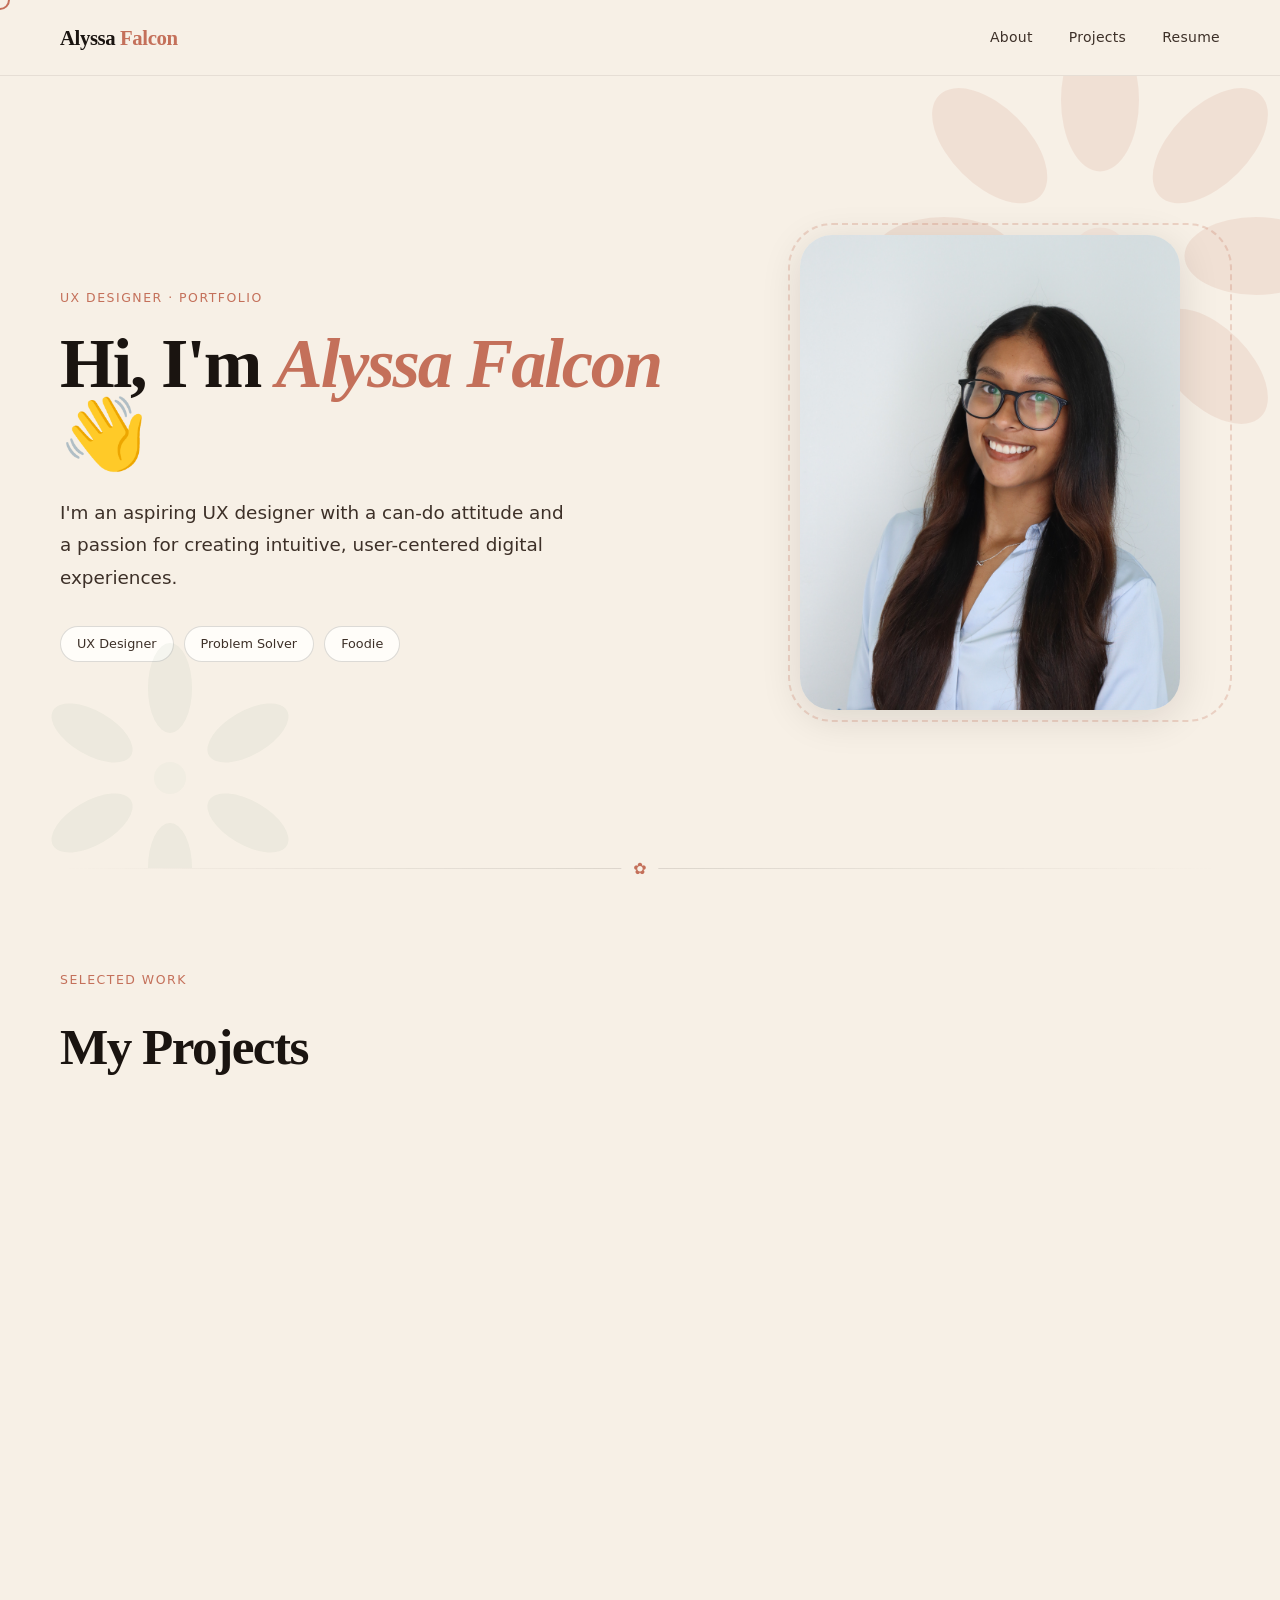
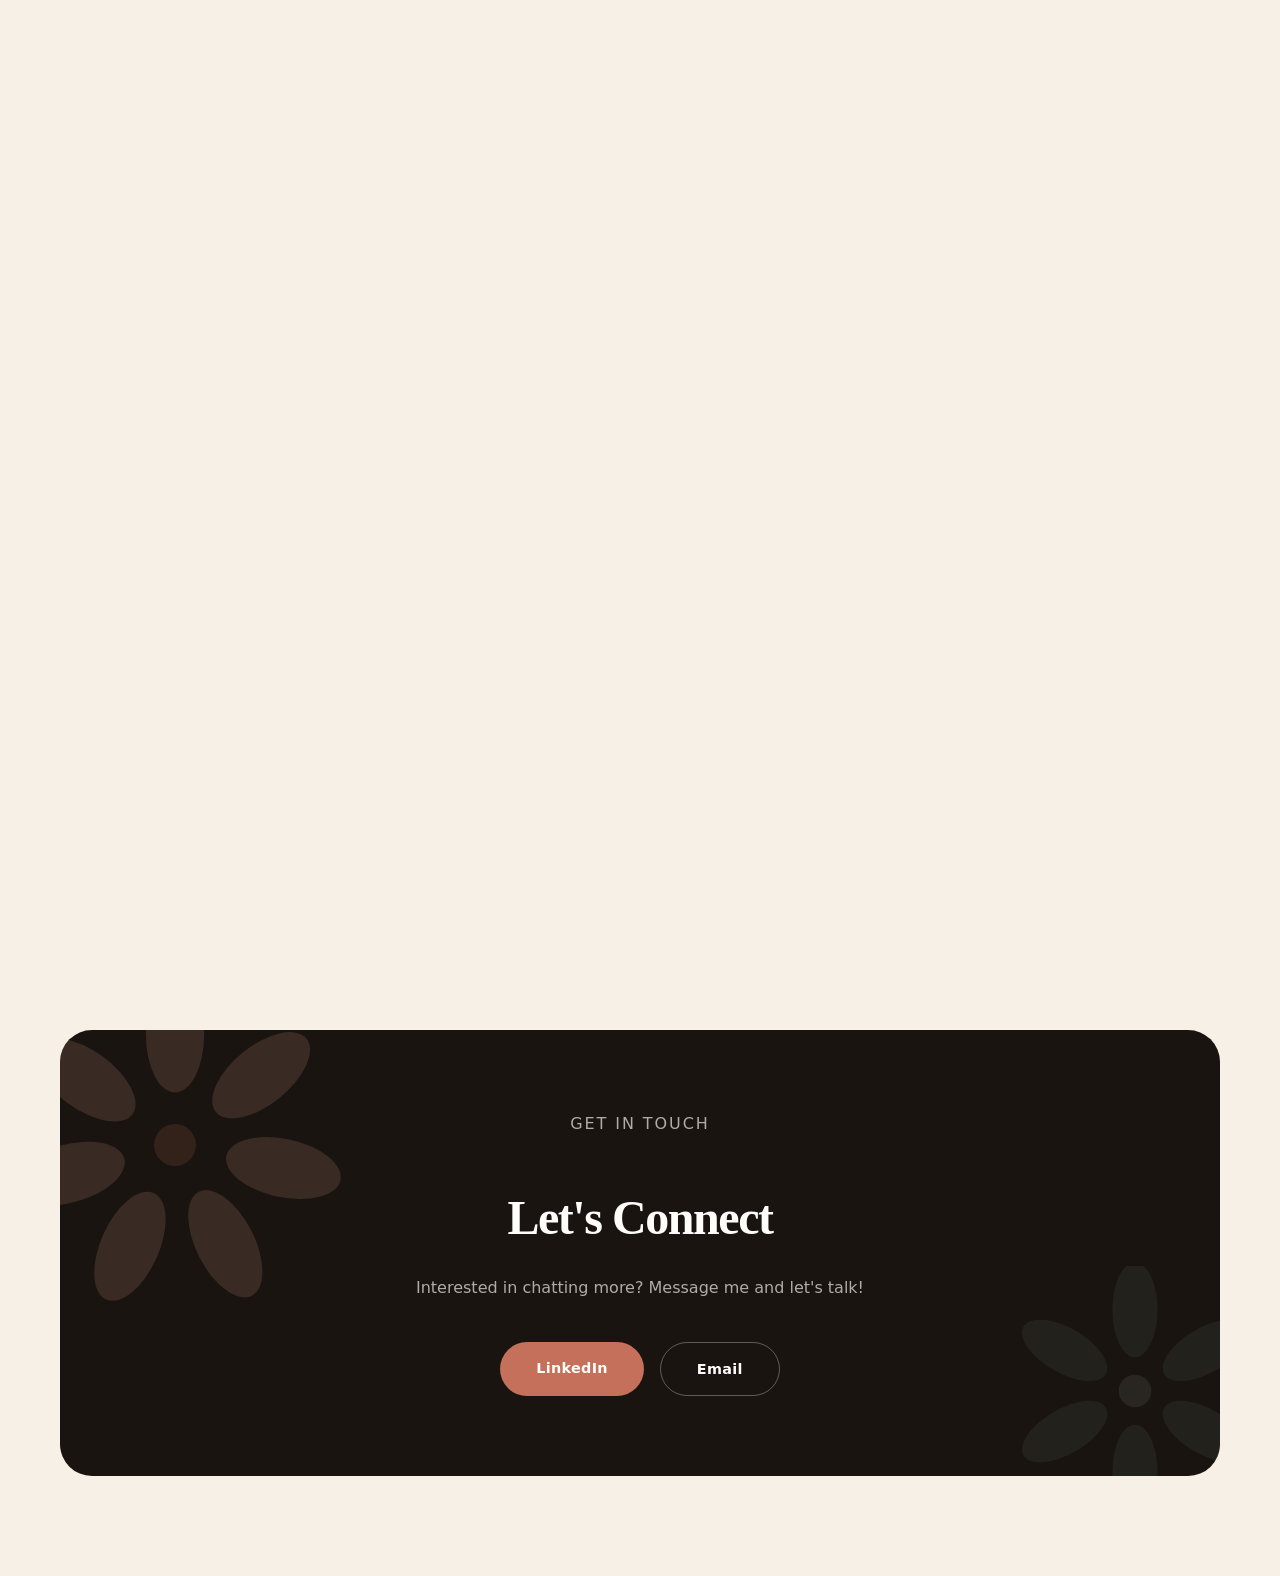
==== commit 1c3fe812: "fix aboutme link" ====
--- a/index.html
+++ b/index.html
@@ -14,7 +14,7 @@
   />
 
   <!-- Main CSS -->
-  <link rel="stylesheet" href="Styles.css" />
+  <link rel="stylesheet" href="styles.css" />
 </head>
 
 <body>
@@ -29,7 +29,7 @@
     </span>
 
     <div class="nav-links">
-      <a href="AboutMe.html">About</a>
+      <a href="aboutme.html">About</a>
       <a href="#projects">Projects</a>
       <a href="Alyssa_Falcon_UX_Resume_copy.pdf" target="_blank">Resume</a>
     </div>
--- a/styles.css
+++ b/styles.css
@@ -0,0 +1,913 @@
+/* ============================================================
+   ALYSSA FALCON — Portfolio CSS
+   Aesthetic: Editorial Botanical — warm cream, ink black,
+   dusty rose accents, hand-drawn floral SVG details,
+   Fraunces serif display + DM Sans body
+   ============================================================ */
+
+/* ── GOOGLE FONTS ─────────────────────────────────────────── */
+@import url('https://fonts.googleapis.com/css2?family=Fraunces:ital,opsz,wght@0,9..144,300;0,9..144,600;0,9..144,900;1,9..144,400;1,9..144,700&family=DM+Sans:ital,opsz,wght@0,9..40,300;0,9..40,400;0,9..40,500;1,9..40,300&display=swap');
+
+/* ── TOKENS ───────────────────────────────────────────────── */
+:root {
+  --cream:      #f7f0e6;
+  --cream-dark: #ede4d6;
+  --ink:        #1a1410;
+  --ink-soft:   #3d3028;
+  --rose:       #c4705a;
+  --rose-light: #e8a898;
+  --sage:       #7a9e7e;
+  --sage-light: #b4cdb6;
+  --white:      #fffdf9;
+  --pink:       #e8a898;
+
+  --ff-display: 'Fraunces', Georgia, serif;
+  --ff-body:    'DM Sans', system-ui, sans-serif;
+
+  --radius-sm:  8px;
+  --radius-md:  16px;
+  --radius-lg:  32px;
+  --radius-xl:  48px;
+
+  --shadow-soft: 0 4px 24px rgba(26,20,16,0.08);
+  --shadow-card: 0 8px 40px rgba(26,20,16,0.12);
+}
+
+/* ── RESET ────────────────────────────────────────────────── */
+*, *::before, *::after { box-sizing: border-box; margin: 0; padding: 0; }
+
+html { scroll-behavior: smooth; }
+
+body {
+  background-color: var(--cream);
+  color: var(--ink);
+  font-family: var(--ff-body);
+  font-size: 16px;
+  line-height: 1.7;
+  overflow-x: hidden;
+}
+
+img { display: block; max-width: 100%; height: auto; }
+a { color: inherit; text-decoration: none; }
+ul { list-style: none; }
+
+/* ── CUSTOM CURSOR ────────────────────────────────────────── */
+#cursor {
+  width: 20px; height: 20px;
+  border: 2px solid var(--rose);
+  border-radius: 50%;
+  position: fixed;
+  pointer-events: none;
+  z-index: 9999;
+  transform: translate(-50%, -50%);
+  transition: transform 0.1s ease, width 0.2s ease, height 0.2s ease, background 0.2s ease;
+}
+
+/* ── FLORAL SVG HELPERS ───────────────────────────────────── */
+/* Inline SVG flowers injected via ::before/::after pseudo-elements */
+
+/* ── NAVIGATION (Homepage) ────────────────────────────────── */
+nav {
+  position: sticky;
+  top: 0;
+  z-index: 100;
+  display: flex;
+  align-items: center;
+  justify-content: space-between;
+  padding: 20px 60px;
+  background: var(--cream);
+  border-bottom: 1px solid rgba(26,20,16,0.08);
+  backdrop-filter: blur(12px);
+}
+
+.nav-logo {
+  font-family: var(--ff-display);
+  font-size: 1.3rem;
+  font-weight: 900;
+  letter-spacing: -0.02em;
+  color: var(--ink);
+}
+.nav-logo span { color: var(--rose); }
+
+.nav-links {
+  display: flex;
+  gap: 36px;
+  align-items: center;
+}
+.nav-links a {
+  font-size: 0.875rem;
+  font-weight: 500;
+  color: var(--ink-soft);
+  letter-spacing: 0.02em;
+  transition: color 0.2s;
+  position: relative;
+}
+.nav-links a::after {
+  content: '';
+  position: absolute;
+  bottom: -3px; left: 0;
+  width: 0; height: 1.5px;
+  background: var(--rose);
+  transition: width 0.3s ease;
+}
+.nav-links a:hover { color: var(--rose); }
+.nav-links a:hover::after { width: 100%; }
+
+/* ── CASE STUDY NAV ───────────────────────────────────────── */
+.case-nav {
+  position: sticky;
+  top: 0;
+  z-index: 100;
+  display: flex;
+  align-items: center;
+  justify-content: space-between;
+  padding: 18px 60px;
+  background: var(--cream);
+  border-bottom: 1px solid rgba(26,20,16,0.08);
+}
+
+.back-btn {
+  display: inline-flex;
+  align-items: center;
+  gap: 8px;
+  font-size: 0.85rem;
+  font-weight: 500;
+  color: var(--ink-soft);
+  padding: 8px 18px;
+  border: 1.5px solid rgba(26,20,16,0.2);
+  border-radius: var(--radius-xl);
+  transition: all 0.25s ease;
+}
+.back-btn::before { content: '←'; }
+.back-btn:hover {
+  background: var(--ink);
+  color: var(--cream);
+  border-color: var(--ink);
+}
+
+.case-nav-links {
+  display: flex;
+  gap: 28px;
+}
+.case-nav-links a {
+  font-size: 0.85rem;
+  font-weight: 500;
+  color: var(--ink-soft);
+  transition: color 0.2s;
+}
+.case-nav-links a:hover { color: var(--rose); }
+
+/* ── HERO ─────────────────────────────────────────────────── */
+.hero {
+  min-height: 88vh;
+  display: grid;
+  grid-template-columns: 1fr 420px;
+  align-items: center;
+  gap: 60px;
+  padding: 80px 60px 80px;
+  position: relative;
+  overflow: hidden;
+}
+
+/* Floral background decoration */
+.hero::before {
+  content: '';
+  position: absolute;
+  top: -80px; right: -80px;
+  width: 520px; height: 520px;
+  background-image: url("data:image/svg+xml,%3Csvg xmlns='http://www.w3.org/2000/svg' viewBox='0 0 400 400'%3E%3Cg opacity='0.12' fill='%23c4705a'%3E%3Cellipse cx='200' cy='80' rx='30' ry='55' transform='rotate(0 200 200)'/%3E%3Cellipse cx='200' cy='80' rx='30' ry='55' transform='rotate(45 200 200)'/%3E%3Cellipse cx='200' cy='80' rx='30' ry='55' transform='rotate(90 200 200)'/%3E%3Cellipse cx='200' cy='80' rx='30' ry='55' transform='rotate(135 200 200)'/%3E%3Cellipse cx='200' cy='80' rx='30' ry='55' transform='rotate(180 200 200)'/%3E%3Cellipse cx='200' cy='80' rx='30' ry='55' transform='rotate(225 200 200)'/%3E%3Cellipse cx='200' cy='80' rx='30' ry='55' transform='rotate(270 200 200)'/%3E%3Cellipse cx='200' cy='80' rx='30' ry='55' transform='rotate(315 200 200)'/%3E%3Ccircle cx='200' cy='200' r='22' fill='%23e8a898'/%3E%3C/g%3E%3C/svg%3E");
+  background-repeat: no-repeat;
+  background-size: contain;
+  pointer-events: none;
+}
+
+.hero::after {
+  content: '';
+  position: absolute;
+  bottom: -60px; left: 20px;
+  width: 300px; height: 300px;
+  background-image: url("data:image/svg+xml,%3Csvg xmlns='http://www.w3.org/2000/svg' viewBox='0 0 300 300'%3E%3Cg opacity='0.08' fill='%237a9e7e'%3E%3Cellipse cx='150' cy='60' rx='22' ry='45' transform='rotate(0 150 150)'/%3E%3Cellipse cx='150' cy='60' rx='22' ry='45' transform='rotate(60 150 150)'/%3E%3Cellipse cx='150' cy='60' rx='22' ry='45' transform='rotate(120 150 150)'/%3E%3Cellipse cx='150' cy='60' rx='22' ry='45' transform='rotate(180 150 150)'/%3E%3Cellipse cx='150' cy='60' rx='22' ry='45' transform='rotate(240 150 150)'/%3E%3Cellipse cx='150' cy='60' rx='22' ry='45' transform='rotate(300 150 150)'/%3E%3Ccircle cx='150' cy='150' r='16' fill='%23b4cdb6'/%3E%3C/g%3E%3C/svg%3E");
+  background-repeat: no-repeat;
+  background-size: contain;
+  pointer-events: none;
+}
+
+.hero-eyebrow {
+  display: inline-block;
+  font-size: 0.78rem;
+  font-weight: 500;
+  letter-spacing: 0.12em;
+  text-transform: uppercase;
+  color: var(--rose);
+  margin-bottom: 20px;
+}
+
+.hero-text h1 {
+  font-family: var(--ff-display);
+  font-size: clamp(3rem, 5.5vw, 5.5rem);
+  font-weight: 900;
+  line-height: 1.0;
+  letter-spacing: -0.03em;
+  color: var(--ink);
+  margin-bottom: 28px;
+}
+
+.name { color: var(--rose); font-style: italic; }
+
+.hero-desc {
+  font-size: 1.15rem;
+  color: var(--ink-soft);
+  max-width: 520px;
+  line-height: 1.75;
+  margin-bottom: 32px;
+}
+
+.tags {
+  display: flex;
+  flex-wrap: wrap;
+  gap: 10px;
+}
+.tag {
+  font-size: 0.8rem;
+  font-weight: 500;
+  padding: 6px 16px;
+  border-radius: var(--radius-xl);
+  border: 1.5px solid rgba(26,20,16,0.15);
+  color: var(--ink-soft);
+  background: var(--white);
+}
+
+.hero-photo {
+  position: relative;
+}
+.hero-photo img {
+  width: 100%;
+  max-width: 380px;
+  aspect-ratio: 4/5;
+  object-fit: cover;
+  border-radius: var(--radius-lg);
+  box-shadow: var(--shadow-card);
+}
+.hero-photo::before {
+  content: '';
+  position: absolute;
+  inset: -12px;
+  border: 2px dashed rgba(196,112,90,0.25);
+  border-radius: calc(var(--radius-lg) + 12px);
+  pointer-events: none;
+}
+
+/* ── SECTION DIVIDER ──────────────────────────────────────── */
+.section-divider {
+  height: 1px;
+  margin: 0 60px;
+  background: linear-gradient(to right, transparent, rgba(26,20,16,0.12), transparent);
+  position: relative;
+}
+.section-divider::after {
+  content: '✿';
+  position: absolute;
+  left: 50%;
+  top: 50%;
+  transform: translate(-50%, -50%);
+  font-size: 1rem;
+  color: var(--rose);
+  background: var(--cream);
+  padding: 0 12px;
+}
+
+/* ── PROJECTS SECTION ─────────────────────────────────────── */
+.projects-section {
+  padding: 100px 60px;
+  position: relative;
+}
+
+.section-eyebrow {
+  font-size: 0.78rem;
+  font-weight: 500;
+  letter-spacing: 0.12em;
+  text-transform: uppercase;
+  color: var(--rose);
+  margin-bottom: 12px;
+}
+
+.section-title {
+  font-family: var(--ff-display);
+  font-size: clamp(2.2rem, 4vw, 3.5rem);
+  font-weight: 900;
+  letter-spacing: -0.03em;
+  color: var(--ink);
+  margin-bottom: 72px;
+}
+
+/* Project cards */
+.project-card {
+  display: grid;
+  grid-template-columns: 1fr 1fr;
+  gap: 32px;
+  align-items: center;
+  padding: 32px 36px;
+  margin-bottom: 16px;
+  background: var(--white);
+  border-radius: var(--radius-md);
+  border: 1px solid rgba(26,20,16,0.07);
+  box-shadow: var(--shadow-soft);
+  transition: box-shadow 0.3s ease, transform 0.3s ease;
+  position: relative;
+  overflow: hidden;
+}
+.project-card::before {
+  content: '';
+  position: absolute;
+  top: -40px; right: -40px;
+  width: 200px; height: 200px;
+  background-image: url("data:image/svg+xml,%3Csvg xmlns='http://www.w3.org/2000/svg' viewBox='0 0 200 200'%3E%3Cg opacity='0.06' fill='%23c4705a'%3E%3Cellipse cx='100' cy='40' rx='18' ry='35' transform='rotate(0 100 100)'/%3E%3Cellipse cx='100' cy='40' rx='18' ry='35' transform='rotate(72 100 100)'/%3E%3Cellipse cx='100' cy='40' rx='18' ry='35' transform='rotate(144 100 100)'/%3E%3Cellipse cx='100' cy='40' rx='18' ry='35' transform='rotate(216 100 100)'/%3E%3Cellipse cx='100' cy='40' rx='18' ry='35' transform='rotate(288 100 100)'/%3E%3Ccircle cx='100' cy='100' r='12' fill='%23e8a898'/%3E%3C/g%3E%3C/svg%3E");
+  background-repeat: no-repeat;
+  background-size: contain;
+  pointer-events: none;
+}
+
+.project-card:nth-child(even) { direction: rtl; }
+.project-card:nth-child(even) > * { direction: ltr; }
+
+.project-card:hover {
+  box-shadow: var(--shadow-card);
+  transform: translateY(-4px);
+}
+
+.project-num {
+  font-size: 0.75rem;
+  font-weight: 500;
+  letter-spacing: 0.1em;
+  text-transform: uppercase;
+  color: var(--rose);
+  margin-bottom: 14px;
+}
+
+.project-info h2 {
+  font-family: var(--ff-display);
+  font-size: clamp(1.3rem, 2vw, 1.7rem);
+  font-weight: 900;
+  letter-spacing: -0.02em;
+  line-height: 1.15;
+  color: var(--ink);
+  margin-bottom: 12px;
+}
+
+.project-info p {
+  font-size: 0.9rem;
+  color: var(--ink-soft);
+  line-height: 1.7;
+  margin-bottom: 20px;
+  max-width: 400px;
+}
+
+.project-image {
+  overflow: hidden;
+  border-radius: var(--radius-sm);
+  height: 260px;
+  display: flex;
+  align-items: center;
+  justify-content: center;
+}
+
+.project-image img {
+  width: 100%;
+  height: 100%;
+  object-fit: contain;
+  border-radius: var(--radius-sm);
+  transition: transform 0.4s ease;
+}
+.project-card:hover .project-image img {
+  transform: scale(1.04);
+}
+
+/* ── CONNECT SECTION ──────────────────────────────────────── */
+.connect-section {
+  margin: 0 60px 100px;
+  padding: 80px;
+  background: var(--ink);
+  border-radius: var(--radius-lg);
+  text-align: center;
+  position: relative;
+  overflow: hidden;
+}
+.connect-section::before {
+  content: '';
+  position: absolute;
+  top: -60px; left: -60px;
+  width: 350px; height: 350px;
+  background-image: url("data:image/svg+xml,%3Csvg xmlns='http://www.w3.org/2000/svg' viewBox='0 0 300 300'%3E%3Cg opacity='0.15' fill='%23e8a898'%3E%3Cellipse cx='150' cy='55' rx='25' ry='50' transform='rotate(0 150 150)'/%3E%3Cellipse cx='150' cy='55' rx='25' ry='50' transform='rotate(51 150 150)'/%3E%3Cellipse cx='150' cy='55' rx='25' ry='50' transform='rotate(102 150 150)'/%3E%3Cellipse cx='150' cy='55' rx='25' ry='50' transform='rotate(153 150 150)'/%3E%3Cellipse cx='150' cy='55' rx='25' ry='50' transform='rotate(204 150 150)'/%3E%3Cellipse cx='150' cy='55' rx='25' ry='50' transform='rotate(255 150 150)'/%3E%3Cellipse cx='150' cy='55' rx='25' ry='50' transform='rotate(306 150 150)'/%3E%3Ccircle cx='150' cy='150' r='18' fill='%23c4705a'/%3E%3C/g%3E%3C/svg%3E");
+  background-repeat: no-repeat;
+  background-size: contain;
+  pointer-events: none;
+}
+.connect-section::after {
+  content: '';
+  position: absolute;
+  bottom: -40px; right: -40px;
+  width: 250px; height: 250px;
+  background-image: url("data:image/svg+xml,%3Csvg xmlns='http://www.w3.org/2000/svg' viewBox='0 0 200 200'%3E%3Cg opacity='0.1' fill='%237a9e7e'%3E%3Cellipse cx='100' cy='35' rx='18' ry='38' transform='rotate(0 100 100)'/%3E%3Cellipse cx='100' cy='35' rx='18' ry='38' transform='rotate(60 100 100)'/%3E%3Cellipse cx='100' cy='35' rx='18' ry='38' transform='rotate(120 100 100)'/%3E%3Cellipse cx='100' cy='35' rx='18' ry='38' transform='rotate(180 100 100)'/%3E%3Cellipse cx='100' cy='35' rx='18' ry='38' transform='rotate(240 100 100)'/%3E%3Cellipse cx='100' cy='35' rx='18' ry='38' transform='rotate(300 100 100)'/%3E%3Ccircle cx='100' cy='100' r='13' fill='%23b4cdb6'/%3E%3C/g%3E%3C/svg%3E");
+  background-repeat: no-repeat;
+  background-size: contain;
+  pointer-events: none;
+}
+
+.connect-eyebrow {
+  font-size: 0.78rem;
+  font-weight: 500;
+  letter-spacing: 0.12em;
+  text-transform: uppercase;
+  color: var(--rose-light);
+  margin-bottom: 16px;
+}
+
+.connect-section h2 {
+  font-family: var(--ff-display);
+  font-size: clamp(2rem, 4vw, 3rem);
+  font-weight: 900;
+  letter-spacing: -0.03em;
+  color: var(--white);
+  margin-bottom: 16px;
+}
+.connect-section p {
+  font-size: 1rem;
+  color: rgba(255,253,249,0.65);
+  margin-bottom: 40px;
+}
+
+.connect-links {
+  display: flex;
+  gap: 16px;
+  justify-content: center;
+  flex-wrap: wrap;
+}
+.connect-links a {
+  padding: 14px 36px;
+  border-radius: var(--radius-xl);
+  font-size: 0.9rem;
+  font-weight: 600;
+  letter-spacing: 0.02em;
+  transition: all 0.25s ease;
+}
+.connect-links .primary {
+  background: var(--rose);
+  color: var(--white);
+}
+.connect-links .primary:hover { background: var(--rose-light); }
+.connect-links .secondary {
+  border: 1.5px solid rgba(255,253,249,0.3);
+  color: var(--white);
+}
+.connect-links .secondary:hover {
+  background: rgba(255,253,249,0.1);
+}
+
+/* ── BUTTONS ──────────────────────────────────────────────── */
+.btn {
+  display: inline-flex;
+  align-items: center;
+  gap: 8px;
+  padding: 13px 28px;
+  background: var(--ink);
+  color: var(--white);
+  border: none;
+  border-radius: var(--radius-xl);
+  font-family: var(--ff-body);
+  font-size: 0.875rem;
+  font-weight: 600;
+  letter-spacing: 0.02em;
+  cursor: pointer;
+  transition: all 0.25s ease;
+}
+.btn:hover {
+  background: var(--rose);
+  transform: translateY(-2px);
+  box-shadow: 0 8px 24px rgba(196,112,90,0.3);
+}
+.btn-link { text-decoration: none; }
+
+/* ── ABOUT PAGE ───────────────────────────────────────────── */
+.about-page {
+  min-height: calc(100vh - 70px);
+  display: flex;
+  align-items: center;
+  padding: 80px 60px;
+  position: relative;
+  overflow: hidden;
+}
+.about-page::before {
+  content: '';
+  position: absolute;
+  top: 0; right: 0;
+  width: 600px; height: 600px;
+  background-image: url("data:image/svg+xml,%3Csvg xmlns='http://www.w3.org/2000/svg' viewBox='0 0 500 500'%3E%3Cg opacity='0.07' fill='%23c4705a'%3E%3Cellipse cx='250' cy='80' rx='35' ry='70' transform='rotate(0 250 250)'/%3E%3Cellipse cx='250' cy='80' rx='35' ry='70' transform='rotate(45 250 250)'/%3E%3Cellipse cx='250' cy='80' rx='35' ry='70' transform='rotate(90 250 250)'/%3E%3Cellipse cx='250' cy='80' rx='35' ry='70' transform='rotate(135 250 250)'/%3E%3Cellipse cx='250' cy='80' rx='35' ry='70' transform='rotate(180 250 250)'/%3E%3Cellipse cx='250' cy='80' rx='35' ry='70' transform='rotate(225 250 250)'/%3E%3Cellipse cx='250' cy='80' rx='35' ry='70' transform='rotate(270 250 250)'/%3E%3Cellipse cx='250' cy='80' rx='35' ry='70' transform='rotate(315 250 250)'/%3E%3Ccircle cx='250' cy='250' r='28' fill='%23e8a898'/%3E%3C/g%3E%3C/svg%3E");
+  background-repeat: no-repeat;
+  background-size: contain;
+  pointer-events: none;
+}
+
+.about-hero {
+  display: grid;
+  grid-template-columns: 340px 1fr;
+  gap: 80px;
+  align-items: start;
+  max-width: 1100px;
+  width: 100%;
+}
+
+.about-image-wrapper {
+  position: relative;
+}
+.about-image {
+  width: 100%;
+  aspect-ratio: 3/4;
+  object-fit: cover;
+  border-radius: var(--radius-lg);
+  box-shadow: var(--shadow-card);
+}
+.about-image-wrapper::after {
+  content: '';
+  position: absolute;
+  inset: -10px;
+  border: 2px dashed rgba(196,112,90,0.3);
+  border-radius: calc(var(--radius-lg) + 10px);
+  pointer-events: none;
+}
+
+.status-badge {
+  position: absolute;
+  bottom: -16px;
+  left: 50%;
+  transform: translateX(-50%);
+  background: var(--ink);
+  color: var(--white);
+  font-size: 0.8rem;
+  font-weight: 600;
+  padding: 10px 22px;
+  border-radius: var(--radius-xl);
+  white-space: nowrap;
+  box-shadow: var(--shadow-soft);
+}
+
+.about-title {
+  font-family: var(--ff-display);
+  font-size: clamp(2.5rem, 4vw, 3.8rem);
+  font-weight: 900;
+  letter-spacing: -0.03em;
+  line-height: 1.1;
+  margin-bottom: 28px;
+  color: var(--ink);
+}
+.about-title span { color: var(--rose); font-style: italic; }
+
+.about-text {
+  font-size: 1rem;
+  color: var(--ink-soft);
+  line-height: 1.8;
+  margin-bottom: 16px;
+  max-width: 560px;
+}
+
+.skills-row {
+  display: flex;
+  flex-wrap: wrap;
+  gap: 10px;
+  margin-top: 28px;
+}
+.skills-row span {
+  font-size: 0.8rem;
+  font-weight: 600;
+  padding: 8px 18px;
+  border-radius: var(--radius-xl);
+  background: var(--cream-dark);
+  color: var(--ink);
+  border: 1px solid rgba(26,20,16,0.1);
+}
+
+/* ── CASE STUDY LAYOUT ────────────────────────────────────── */
+.case-study-content {
+  max-width: 860px;
+  margin: 0 auto;
+  padding: 60px 40px 120px;
+}
+
+.case-meta {
+  display: flex;
+  gap: 48px;
+  flex-wrap: wrap;
+  padding: 28px 32px;
+  background: var(--white);
+  border-radius: var(--radius-md);
+  border: 1px solid rgba(26,20,16,0.08);
+  margin-bottom: 48px;
+  box-shadow: var(--shadow-soft);
+}
+
+.meta-label {
+  font-size: 0.7rem;
+  font-weight: 600;
+  letter-spacing: 0.1em;
+  text-transform: uppercase;
+  color: var(--rose);
+  margin-bottom: 6px;
+}
+.meta-value {
+  font-size: 0.95rem;
+  font-weight: 600;
+  color: var(--ink);
+}
+.meta-skills {
+  font-size: 0.88rem;
+  color: var(--ink-soft);
+  line-height: 1.6;
+}
+
+/* Hero title */
+.case-hero-title {
+  font-family: var(--ff-display);
+  font-size: clamp(3.5rem, 7vw, 6rem);
+  font-weight: 900;
+  letter-spacing: -0.04em;
+  line-height: 1.0;
+  color: var(--ink);
+  margin-bottom: 24px;
+  position: relative;
+}
+.case-hero-title::after {
+  content: '✿';
+  font-size: 1.5rem;
+  color: var(--rose);
+  margin-left: 16px;
+  vertical-align: middle;
+  opacity: 0.6;
+}
+
+.case-intro {
+  font-size: 1.2rem;
+  color: var(--ink-soft);
+  line-height: 1.8;
+  margin-bottom: 64px;
+  padding-bottom: 48px;
+  border-bottom: 1px solid rgba(26,20,16,0.1);
+  font-style: italic;
+  font-family: var(--ff-display);
+  font-weight: 300;
+}
+
+/* Case sections */
+.case-section {
+  margin-bottom: 72px;
+  position: relative;
+}
+
+.case-section h2 {
+  font-family: var(--ff-display);
+  font-size: 2rem;
+  font-weight: 900;
+  letter-spacing: -0.03em;
+  color: var(--ink);
+  margin-bottom: 32px;
+  padding-bottom: 14px;
+  border-bottom: 2px solid var(--cream-dark);
+  position: relative;
+}
+.case-section h2::after {
+  content: '';
+  position: absolute;
+  bottom: -2px; left: 0;
+  width: 48px; height: 2px;
+  background: var(--rose);
+}
+
+.case-section h3 {
+  font-size: 0.72rem;
+  font-weight: 600;
+  letter-spacing: 0.14em;
+  text-transform: uppercase;
+  color: var(--rose);
+  margin-bottom: 12px;
+  margin-top: 36px;
+}
+.case-section h3:first-child { margin-top: 0; }
+
+.case-section p {
+  font-size: 0.975rem;
+  color: var(--ink-soft);
+  line-height: 1.8;
+  margin-bottom: 16px;
+}
+
+/* Key findings list */
+.key-findings {
+  padding: 24px 28px;
+  background: var(--white);
+  border-radius: var(--radius-md);
+  border-left: 3px solid var(--rose);
+  margin: 20px 0;
+  box-shadow: var(--shadow-soft);
+}
+.key-findings li {
+  font-size: 0.95rem;
+  color: var(--ink-soft);
+  line-height: 1.7;
+  padding: 8px 0;
+  padding-left: 20px;
+  position: relative;
+  border-bottom: 1px solid rgba(26,20,16,0.06);
+}
+.key-findings li:last-child { border-bottom: none; }
+.key-findings li::before {
+  content: '✿';
+  position: absolute;
+  left: 0;
+  font-size: 0.65rem;
+  color: var(--rose);
+  top: 11px;
+}
+
+/* Callout / problem statement */
+.callout {
+  padding: 28px 32px;
+  background: var(--ink);
+  color: var(--white);
+  border-radius: var(--radius-md);
+  font-family: var(--ff-display);
+  font-size: 1.1rem;
+  font-style: italic;
+  font-weight: 300;
+  line-height: 1.7;
+  margin: 20px 0;
+  position: relative;
+  overflow: hidden;
+}
+.callout::before {
+  content: '"';
+  position: absolute;
+  top: -20px; left: 16px;
+  font-family: var(--ff-display);
+  font-size: 8rem;
+  font-weight: 900;
+  color: rgba(232,168,152,0.15);
+  line-height: 1;
+  pointer-events: none;
+}
+
+/* Design goals grid */
+.design-goals-grid {
+  display: grid;
+  grid-template-columns: repeat(3, 1fr);
+  gap: 16px;
+  margin: 20px 0;
+}
+.goal-card {
+  padding: 24px;
+  background: var(--white);
+  border-radius: var(--radius-md);
+  border: 1px solid rgba(26,20,16,0.08);
+  box-shadow: var(--shadow-soft);
+  transition: transform 0.2s, box-shadow 0.2s;
+}
+.goal-card:hover {
+  transform: translateY(-3px);
+  box-shadow: var(--shadow-card);
+}
+.goal-card h4 {
+  font-family: var(--ff-display);
+  font-size: 1rem;
+  font-weight: 700;
+  color: var(--rose);
+  margin-bottom: 10px;
+}
+.goal-card p {
+  font-size: 0.875rem;
+  color: var(--ink-soft);
+  line-height: 1.65;
+  margin: 0;
+}
+
+/* Deliverables grid */
+.deliverables-grid {
+  display: grid;
+  grid-template-columns: repeat(3, 1fr);
+  gap: 16px;
+  margin: 20px 0;
+}
+.deliverable-card {
+  padding: 24px;
+  background: var(--white);
+  border-radius: var(--radius-md);
+  border: 1px solid rgba(26,20,16,0.08);
+  box-shadow: var(--shadow-soft);
+}
+.deliverable-card h4 {
+  font-family: var(--ff-display);
+  font-size: 1rem;
+  font-weight: 700;
+  color: var(--ink);
+  margin-bottom: 8px;
+}
+.deliverable-card p {
+  font-size: 0.875rem;
+  color: var(--ink-soft);
+  line-height: 1.6;
+  margin: 0;
+}
+
+/* Case images */
+.case-image {
+  width: 100%;
+  border-radius: var(--radius-md);
+  box-shadow: var(--shadow-soft);
+  margin: 16px 0;
+  border: 1px solid rgba(26,20,16,0.06);
+}
+
+/* Two column images */
+.two-column-images {
+  display: flex;
+  gap: 16px;
+  margin: 16px 0;
+}
+.two-column-images img {
+  width: 50%;
+  border-radius: var(--radius-md);
+  box-shadow: var(--shadow-soft);
+}
+
+/* Persona grid */
+.persona-grid {
+  display: flex;
+  gap: 16px;
+  margin: 20px 0;
+}
+.persona-grid img {
+  width: 50%;
+  border-radius: var(--radius-md);
+  box-shadow: var(--shadow-soft);
+}
+
+/* Back to portfolio */
+.back-to-portfolio {
+  margin-top: 80px;
+  padding-top: 40px;
+  border-top: 1px solid rgba(26,20,16,0.1);
+  text-align: center;
+}
+
+/* ── SCROLL ANIMATIONS ────────────────────────────────────── */
+[data-animate] {
+  opacity: 0;
+  transform: translateY(28px);
+  transition: opacity 0.6s ease, transform 0.6s ease;
+}
+[data-animate].visible {
+  opacity: 1;
+  transform: translateY(0);
+}
+
+/* ── ENTRY ANIMATIONS ─────────────────────────────────────── */
+@keyframes fadeUp {
+  from { opacity: 0; transform: translateY(24px); }
+  to   { opacity: 1; transform: translateY(0); }
+}
+.hero-text, .hero-photo, .about-hero {
+  animation: fadeUp 0.7s ease both;
+}
+.hero-photo { animation-delay: 0.15s; }
+
+/* ── RESPONSIVE ───────────────────────────────────────────── */
+@media (max-width: 900px) {
+  nav, .case-nav { padding: 16px 24px; }
+
+  .hero {
+    grid-template-columns: 1fr;
+    padding: 60px 24px;
+    min-height: auto;
+    gap: 40px;
+  }
+  .hero-photo { order: -1; }
+  .hero-photo img { max-width: 260px; margin: 0 auto; }
+
+  .projects-section { padding: 60px 24px; }
+  .project-card {
+    grid-template-columns: 1fr;
+    gap: 32px;
+    padding: 36px 28px;
+  }
+  .project-card:nth-child(even) { direction: ltr; }
+
+  .connect-section { margin: 0 24px 60px; padding: 48px 28px; }
+
+  .about-hero {
+    grid-template-columns: 1fr;
+    gap: 48px;
+  }
+  .about-page { padding: 60px 24px; }
+
+  .case-study-content { padding: 40px 24px 80px; }
+
+  .design-goals-grid, .deliverables-grid { grid-template-columns: 1fr; }
+
+  .section-divider { margin: 0 24px; }
+}
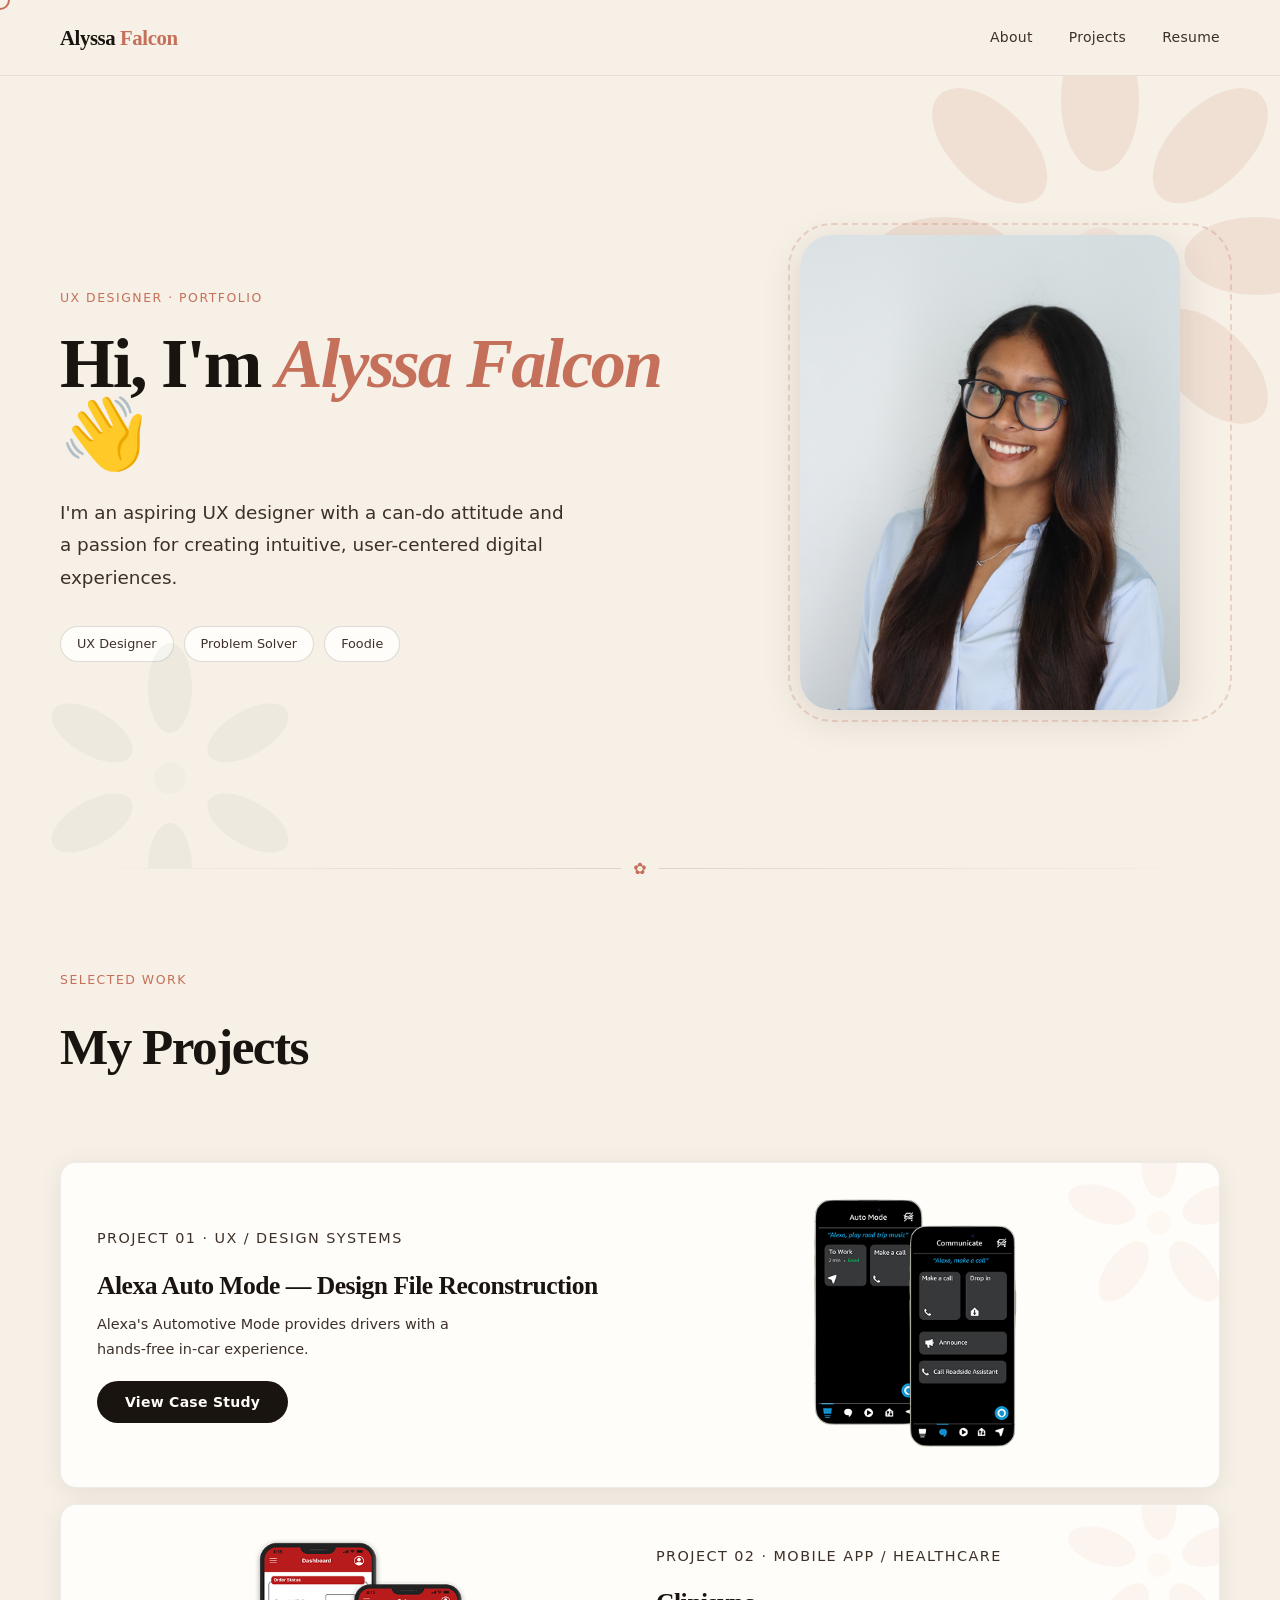
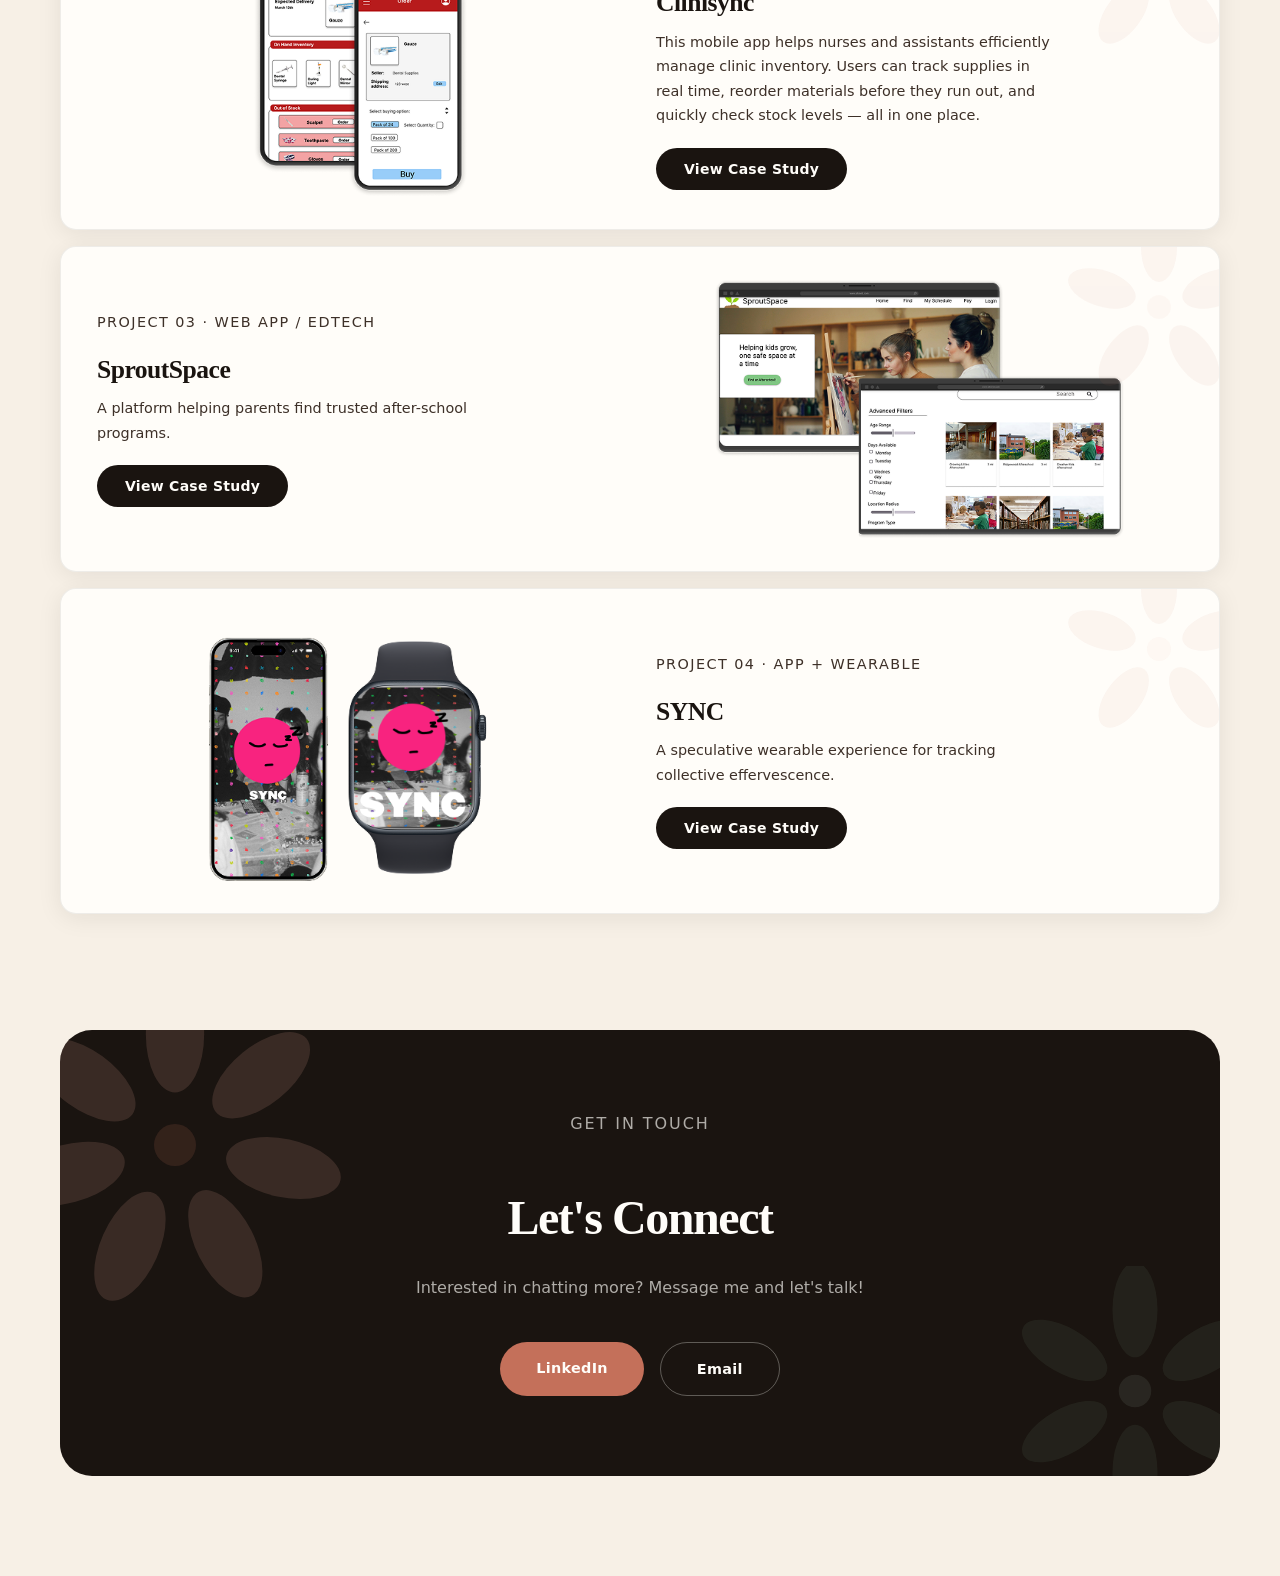
==== commit 1cbc4b48: "new changes" ====
--- a/index.html
+++ b/index.html
@@ -30,7 +30,7 @@
 
     <div class="nav-links">
       <a href="aboutme.html">About</a>
-      <a href="#projects">Projects</a>
+      <a href="index.html#projects">Projects</a>
       <a href="Alyssa_Falcon_UX_Resume_copy.pdf" target="_blank">Resume</a>
     </div>
   </nav>
